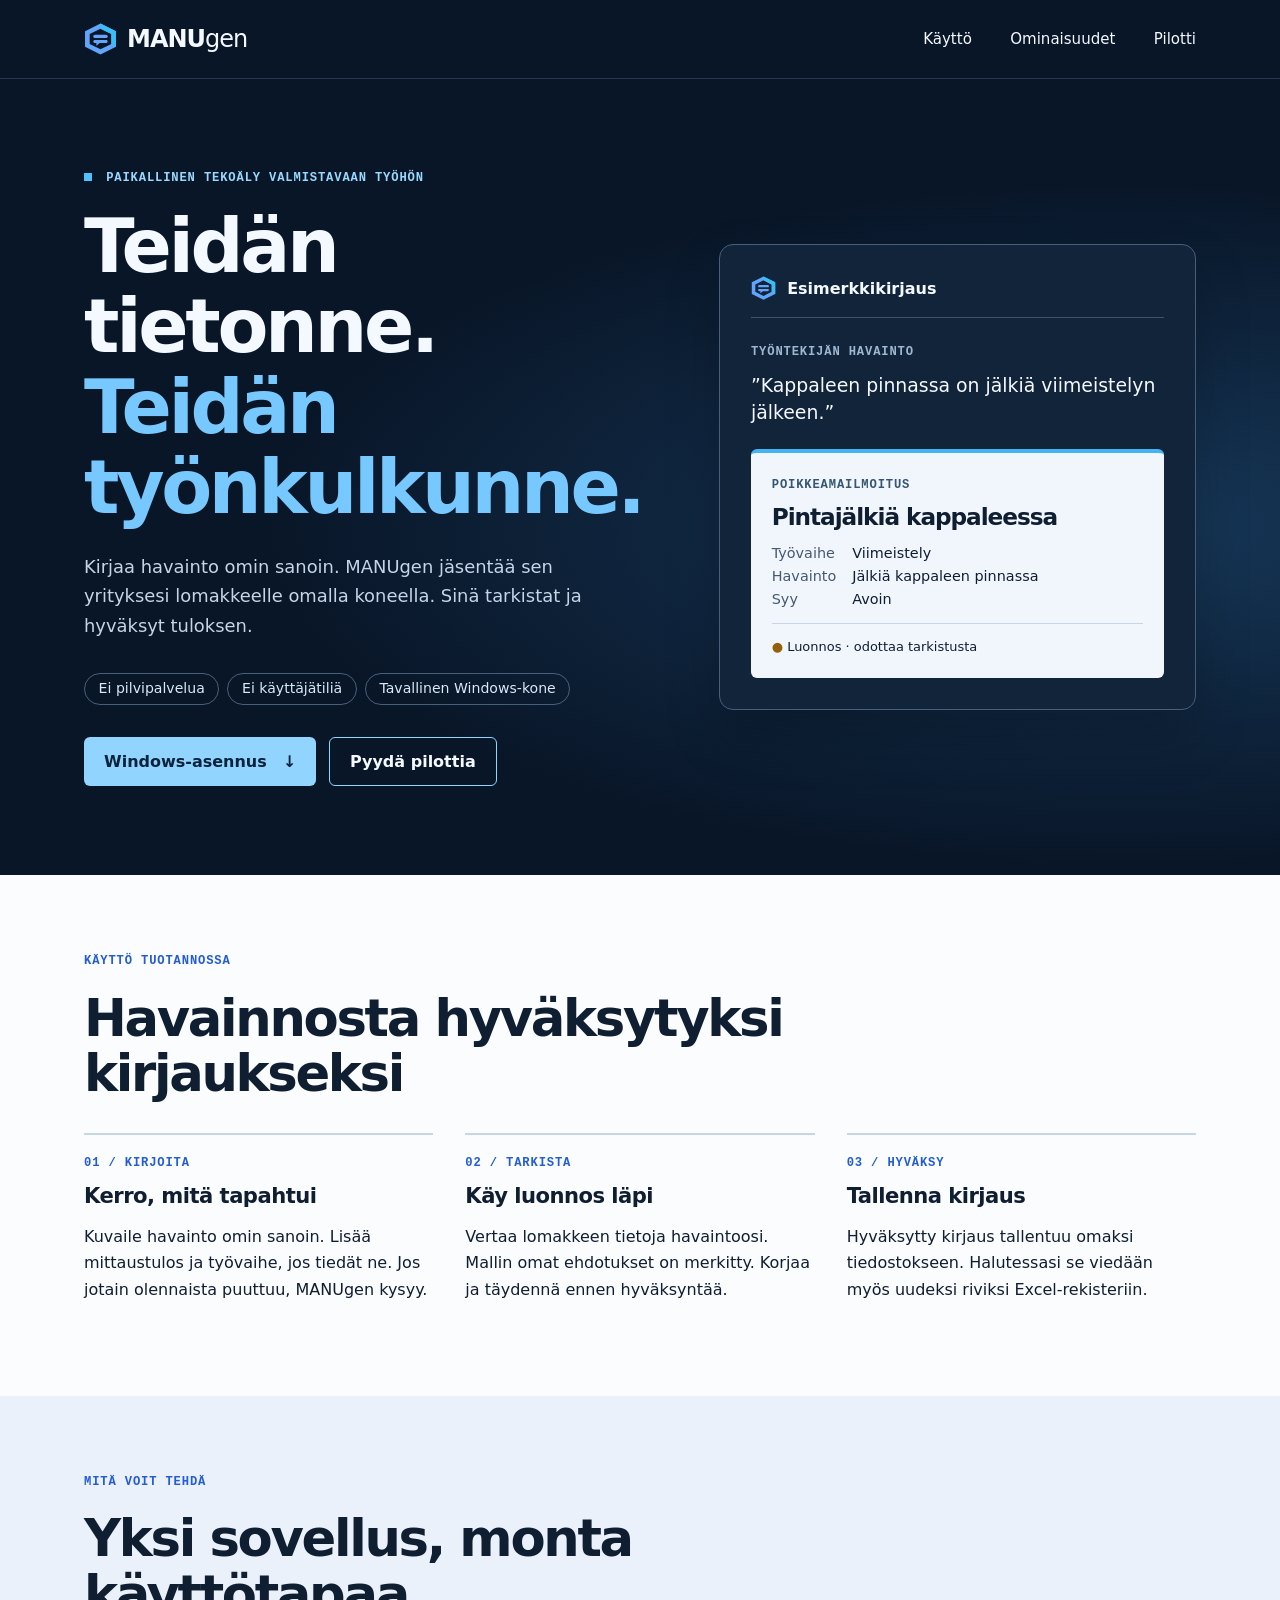
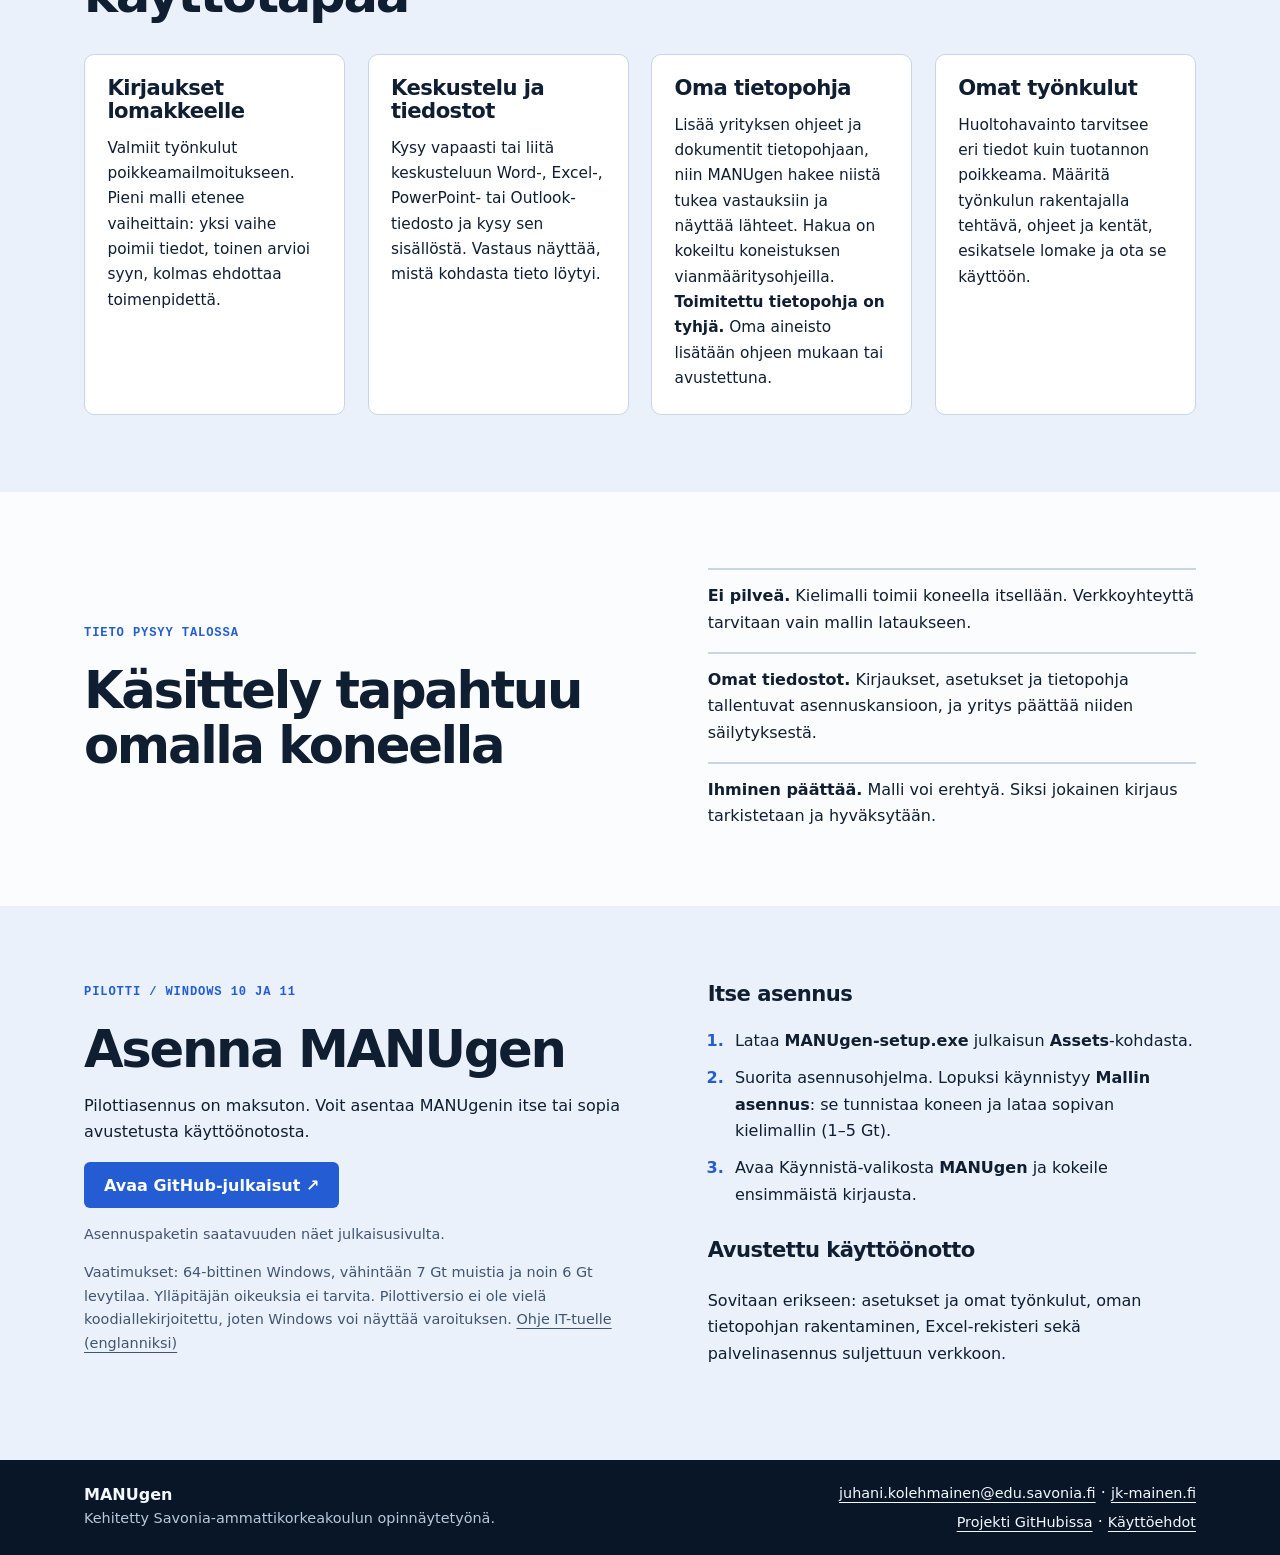
==== docs/index.html @ 53cc015d "updates to pages and presentation and some docs for release" ====
<!doctype html>
<html lang="fi">
<head>
<meta charset="utf-8"><meta name="viewport" content="width=device-width,initial-scale=1">
<title>MANUgen · Paikallinen tekoäly valmistavaan työhön</title>
<meta name="description" content="Kirjaa tuotannon havainto omin sanoin. MANUgen tekee siitä tarkistettavan luonnoksen yrityksen omalla koneella, ilman pilvipalvelua.">
<link rel="icon" href="assets/brand-symbol.svg"><link rel="stylesheet" href="style.css"><script src="release.js" defer></script>
</head>
<body><a class="skip" href="#sisalto">Siirry sisältöön</a>
<header><div class="wrap bar"><a class="wordmark" href="#sisalto"><img src="assets/brand-symbol-dark.svg" alt="">MANU<span>gen</span></a><nav aria-label="Päävalikko"><a href="#kaytto">Käyttö</a><a href="#ominaisuudet">Ominaisuudet</a><a href="#pilotti">Pilotti</a></nav></div></header>
<main id="sisalto"><div class="hero"><div class="wrap intro"><div>
<p class="label"><i></i> Paikallinen tekoäly valmistavaan työhön</p>
<h1>Teidän tietonne.<br><em>Teidän<br>työnkulkunne.</em></h1>
<p class="lead">Kirjaa havainto omin sanoin. MANUgen jäsentää sen yrityksesi lomakkeelle omalla koneella. Sinä tarkistat ja hyväksyt tuloksen.</p>
<ul class="chips" aria-label="Pääpiirteet"><li>Ei pilvipalvelua</li><li>Ei käyttäjätiliä</li><li>Tavallinen Windows-kone</li></ul>
<div class="actions"><a class="button" href="#asennus">Windows-asennus <span aria-hidden="true">↓</span></a><a class="button ghost" href="mailto:juhani.kolehmainen@edu.savonia.fi?subject=MANUgen-pilotti">Pyydä pilottia</a></div></div>
<figure class="sample"><figcaption><img src="assets/brand-symbol-dark.svg" alt=""> Esimerkkikirjaus</figcaption>
<div class="input"><small>TYÖNTEKIJÄN HAVAINTO</small><blockquote>”Kappaleen pinnassa on jälkiä viimeistelyn jälkeen.”</blockquote></div>
<div class="sheet"><small>POIKKEAMAILMOITUS</small><h2>Pintajälkiä kappaleessa</h2><dl><dt>Työvaihe</dt><dd>Viimeistely</dd><dt>Havainto</dt><dd>Jälkiä kappaleen pinnassa</dd><dt>Syy</dt><dd>Avoin</dd></dl><p class="status"><b aria-hidden="true">●</b> Luonnos · odottaa tarkistusta</p></div></figure></div></div>

<section class="wrap section" id="kaytto"><p class="label">Käyttö tuotannossa</p><h2>Havainnosta hyväksytyksi kirjaukseksi</h2>
<div class="steps"><article><span>01 / Kirjoita</span><h3>Kerro, mitä tapahtui</h3><p>Kuvaile havainto omin sanoin. Lisää mittaustulos ja työvaihe, jos tiedät ne. Jos jotain olennaista puuttuu, MANUgen kysyy.</p></article>
<article><span>02 / Tarkista</span><h3>Käy luonnos läpi</h3><p>Vertaa lomakkeen tietoja havaintoosi. Mallin omat ehdotukset on merkitty. Korjaa ja täydennä ennen hyväksyntää.</p></article>
<article><span>03 / Hyväksy</span><h3>Tallenna kirjaus</h3><p>Hyväksytty kirjaus tallentuu omaksi tiedostokseen. Halutessasi se viedään myös uudeksi riviksi Excel-rekisteriin.</p></article></div>
<!-- usage-video: add the recording here, for example:
<video class="demo" src="assets/kirjaus-fi.mp4" poster="assets/kirjaus-fi.jpg" controls muted loop playsinline preload="none" aria-label="Poikkeaman kirjaaminen MANUgenilla"></video>
-->
</section>

<section class="band" id="ominaisuudet"><div class="wrap"><p class="label">Mitä voit tehdä</p><h2>Yksi sovellus, monta käyttötapaa</h2>
<div class="cards">
<article><h3>Kirjaukset lomakkeelle</h3><p>Valmiit työnkulut poikkeamailmoitukseen. Pieni malli etenee vaiheittain: yksi vaihe poimii tiedot, toinen arvioi syyn, kolmas ehdottaa toimenpidettä.</p></article>
<article><h3>Keskustelu ja tiedostot</h3><p>Kysy vapaasti tai liitä keskusteluun Word-, Excel-, PowerPoint- tai Outlook-tiedosto ja kysy sen sisällöstä. Vastaus näyttää, mistä kohdasta tieto löytyi.</p></article>
<article><h3>Oma tietopohja</h3><p>Lisää yrityksen ohjeet ja dokumentit tietopohjaan, niin MANUgen hakee niistä tukea vastauksiin ja näyttää lähteet. Hakua on kokeiltu koneistuksen vianmääritysohjeilla. <strong>Toimitettu tietopohja on tyhjä.</strong> Oma aineisto lisätään ohjeen mukaan tai avustettuna.</p></article>
<article><h3>Omat työnkulut</h3><p>Huoltohavainto tarvitsee eri tiedot kuin tuotannon poikkeama. Määritä työnkulun rakentajalla tehtävä, ohjeet ja kentät, esikatsele lomake ja ota se käyttöön.</p></article>
</div></div></section>

<section class="wrap section split" id="tieto"><div><p class="label">Tieto pysyy talossa</p><h2>Käsittely tapahtuu omalla koneella</h2></div>
<ul class="facts"><li><strong>Ei pilveä.</strong> Kielimalli toimii koneella itsellään. Verkkoyhteyttä tarvitaan vain mallin lataukseen.</li><li><strong>Omat tiedostot.</strong> Kirjaukset, asetukset ja tietopohja tallentuvat asennuskansioon, ja yritys päättää niiden säilytyksestä.</li><li><strong>Ihminen päättää.</strong> Malli voi erehtyä. Siksi jokainen kirjaus tarkistetaan ja hyväksytään.</li></ul></section>

<section class="band" id="pilotti"><div class="wrap split install"><div id="asennus"><p class="label">Pilotti / Windows 10 ja 11</p><h2>Asenna MANUgen</h2><p>Pilottiasennus on maksuton. Voit asentaa MANUgenin itse tai sopia avustetusta käyttöönotosta.</p>
<a class="button" id="release" href="https://github.com/juhanikol/manugen/releases">Avaa GitHub-julkaisut ↗</a><p id="availability" role="status">Asennuspaketin saatavuuden näet julkaisusivulta.</p>
<p class="small">Vaatimukset: 64-bittinen Windows, vähintään 7 Gt muistia ja noin 6 Gt levytilaa. Ylläpitäjän oikeuksia ei tarvita. Pilottiversio ei ole vielä koodiallekirjoitettu, joten Windows voi näyttää varoituksen. <a href="https://github.com/juhanikol/manugen/blob/main/IT-GUIDE.md">Ohje IT-tuelle (englanniksi)</a></p></div>
<div><h3>Itse asennus</h3><ol><li>Lataa <strong>MANUgen-setup.exe</strong> julkaisun <strong>Assets</strong>-kohdasta.</li><li>Suorita asennusohjelma. Lopuksi käynnistyy <strong>Mallin asennus</strong>: se tunnistaa koneen ja lataa sopivan kielimallin (1–5 Gt).</li><li>Avaa Käynnistä-valikosta <strong>MANUgen</strong> ja kokeile ensimmäistä kirjausta.</li></ol>
<!-- setup-video: add the recording here, for example:
<video class="demo" src="assets/asennus-fi.mp4" poster="assets/asennus-fi.jpg" controls muted playsinline preload="none" aria-label="MANUgenin asennus"></video>
-->
<h3>Avustettu käyttöönotto</h3><p>Sovitaan erikseen: asetukset ja omat työnkulut, oman tietopohjan rakentaminen, Excel-rekisteri sekä palvelinasennus suljettuun verkkoon.</p></div></div></section></main>
<footer><div class="wrap bar"><div><strong>MANUgen</strong><p class="small">Kehitetty Savonia-ammattikorkeakoulun opinnäytetyönä.</p></div><address><a href="mailto:juhani.kolehmainen@edu.savonia.fi">juhani.kolehmainen@edu.savonia.fi</a> · <a href="https://jk-mainen.fi/">jk-mainen.fi</a><br><a href="https://github.com/juhanikol/manugen">Projekti GitHubissa</a> · <a href="https://github.com/juhanikol/manugen/blob/main/LICENSE">Käyttöehdot</a></address></div></footer></body></html>
---- docs/style.css ----
:root{color-scheme:light;--ink:#101e32;--navy:#091628;--blue:#245cd3;--line:#c8d5e4;font-family:"Segoe UI",system-ui,sans-serif;color:var(--ink);background:#fbfcfe}
*{box-sizing:border-box}body,figure,blockquote,dl,dd{margin:0}a{color:inherit;text-underline-offset:4px}a:focus-visible,summary:focus-visible{outline:3px solid #e08b16;outline-offset:4px}.skip{position:absolute;left:1rem;top:-6rem;padding:.8rem;background:white;z-index:2}.skip:focus{top:1rem}.wrap{max-width:1240px;margin:auto;padding-inline:clamp(20px,5vw,80px)}header,.hero,footer{background:var(--navy);color:#f4f8ff}.bar{display:flex;align-items:center;justify-content:space-between;gap:1rem;min-height:78px}.wordmark{display:inline-flex;align-items:center;font-size:24px;font-weight:750;text-decoration:none;letter-spacing:-1px}.wordmark span{font-weight:400}.wordmark img{width:33px;margin-right:10px}nav{display:flex;gap:clamp(.7rem,3vw,2.6rem)}nav a{font-size:.94rem;text-decoration:none}nav a:hover,footer a:hover{text-decoration:underline}.hero{border-top:1px solid #263751;background-image:radial-gradient(ellipse at 88% 56%,#163758 0,transparent 54%)}.intro,.split{display:grid;grid-template-columns:1.12fr 1fr;align-items:center;gap:clamp(2rem,6vw,6rem)}.intro{padding-block:clamp(3.5rem,7vw,7rem)}.label,small,.steps article>span{font:650 .76rem/1.6 ui-monospace,Consolas,monospace;letter-spacing:.07em;text-transform:uppercase}.label{color:var(--blue);margin:0 0 1.2rem}.hero .label{color:#99d8ff}i{display:inline-block;width:8px;height:8px;background:#52c1fa;margin-right:6px}h1,h2,h3{margin:0;line-height:1.08;letter-spacing:-.045em}h1{font-size:clamp(3rem,5.8vw,5.2rem)}h1 em{color:#77c8ff;font-style:normal}p,li{line-height:1.65}.lead{font-size:1.12rem;color:#c5d5e7;max-width:48ch;margin:1.5rem 0 2rem}.button{display:inline-flex;align-items:center;gap:1rem;padding:.86rem 1.25rem;background:var(--blue);color:white;border-radius:6px;font-weight:650;text-decoration:none}.hero .button{background:#91d5ff;color:#0b233d}.button:hover{filter:brightness(.92)}.sample{border:1px solid #47607a;border-radius:14px;background:#12243a;padding:clamp(1rem,2.4vw,2rem);box-shadow:0 26px 55px #0003}.sample figcaption{display:flex;gap:.7rem;align-items:center;border-bottom:1px solid #405168;padding-bottom:1rem;font-weight:650}.sample img{width:25px}.input{padding:1.4rem 0}.input small{color:#9eb8d1}blockquote{font-size:1.18rem;line-height:1.45;margin-top:.55rem}.sheet{background:#f1f6fd;color:var(--ink);padding:1.3rem;border-radius:6px;border-top:4px solid #43b3f4}.sheet small{color:#365571}.sheet h2{font-size:1.45rem;margin:.5rem 0 1rem}dl{display:grid;grid-template-columns:auto 1fr;gap:.45rem 1rem;font-size:.9rem}dt{color:#465970}.status{font-size:.81rem;margin:1rem 0 0;padding-top:.75rem;border-top:1px solid var(--line)}.status b{color:#946009}.section,.band{padding-block:clamp(3rem,6vw,6rem)}h2{font-size:clamp(2rem,4vw,3.3rem);max-width:24ch}h3{font-size:1.32rem;letter-spacing:-.025em}.steps{display:grid;grid-template-columns:repeat(3,1fr);gap:2rem;margin-top:2rem}.steps article{border-top:2px solid var(--line);padding-top:1rem}.steps article>span{color:var(--blue)}.steps h3{margin-top:.7rem}.section p,.band p{max-width:60ch}.band{background:#eaf1fa}.details{background:white;border:1px solid var(--line);padding:1.5rem;border-radius:10px}.details h3{margin-bottom:1rem}details{border-top:1px solid var(--line)}summary{cursor:pointer;font-weight:650;padding:.9rem 0}details p{margin:0 0 1rem}.install{align-items:start}.install li{padding:.35rem 0 .35rem .35rem}.install li::marker{font-weight:700;color:var(--blue)}ol{padding-left:1.35rem}#availability{font-size:.9rem;color:#405571}footer a{font-size:.9rem}img{max-width:100%}
.chips{display:flex;flex-wrap:wrap;gap:.5rem;list-style:none;padding:0;margin:0 0 2rem}.chips li{border:1px solid #47607a;border-radius:100px;padding:.3rem .85rem;font-size:.88rem;color:#dbe8f6;line-height:1.5}.actions{display:flex;flex-wrap:wrap;gap:.8rem}.hero .button.ghost{background:transparent;color:#f4f8ff;border:1px solid #91d5ff}.cards{display:grid;grid-template-columns:repeat(4,1fr);gap:1.4rem;margin-top:2rem}.cards article{background:white;border:1px solid var(--line);border-radius:10px;padding:1.4rem}.cards p{margin:.8rem 0 0;font-size:.96rem}.facts{list-style:none;padding:0;margin:0;display:grid;gap:1rem}.facts li{border-top:2px solid var(--line);padding-top:.8rem}.small{font-size:.9rem;color:#405571}footer .small{color:#b7c8dc;margin:.2rem 0 0}address{font-style:normal;text-align:right;line-height:1.8}footer .bar{padding-block:1.2rem}.demo{display:block;width:100%;max-width:960px;margin-top:2rem;border-radius:10px;border:1px solid var(--line);background:#091628}.install h3+p,.install ol+h3{margin-top:1.6rem}
@media(max-width:1000px){.cards{grid-template-columns:repeat(2,1fr)}}
@media(max-width:760px){.intro,.split,.steps,.cards{grid-template-columns:1fr}address{text-align:left}footer .bar{flex-direction:column;align-items:flex-start}.steps{gap:1rem}.bar{min-height:64px}.intro{gap:2rem}.sample{max-width:540px}.steps p{margin-bottom:0}}
@media(max-width:400px){header .bar{flex-wrap:wrap;padding-block:.85rem}footer .bar{flex-wrap:wrap;padding-block:1rem}}
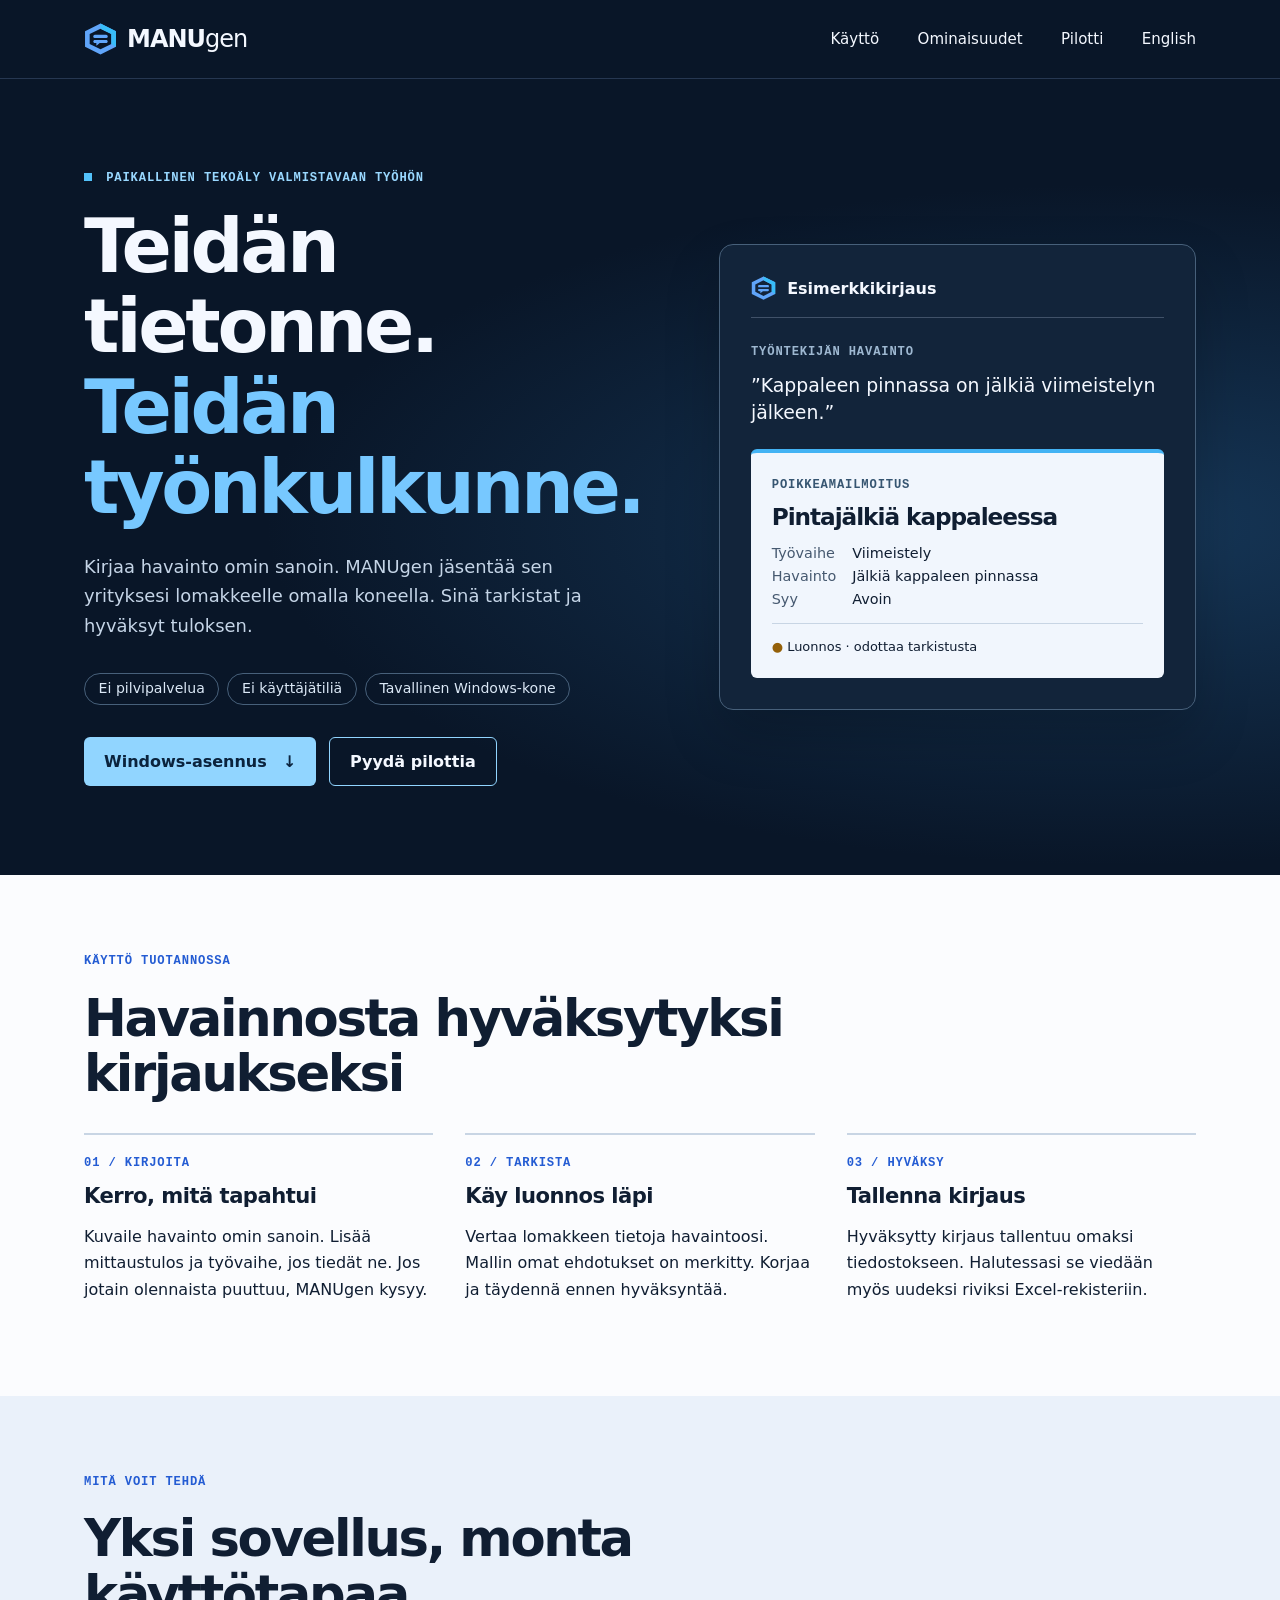
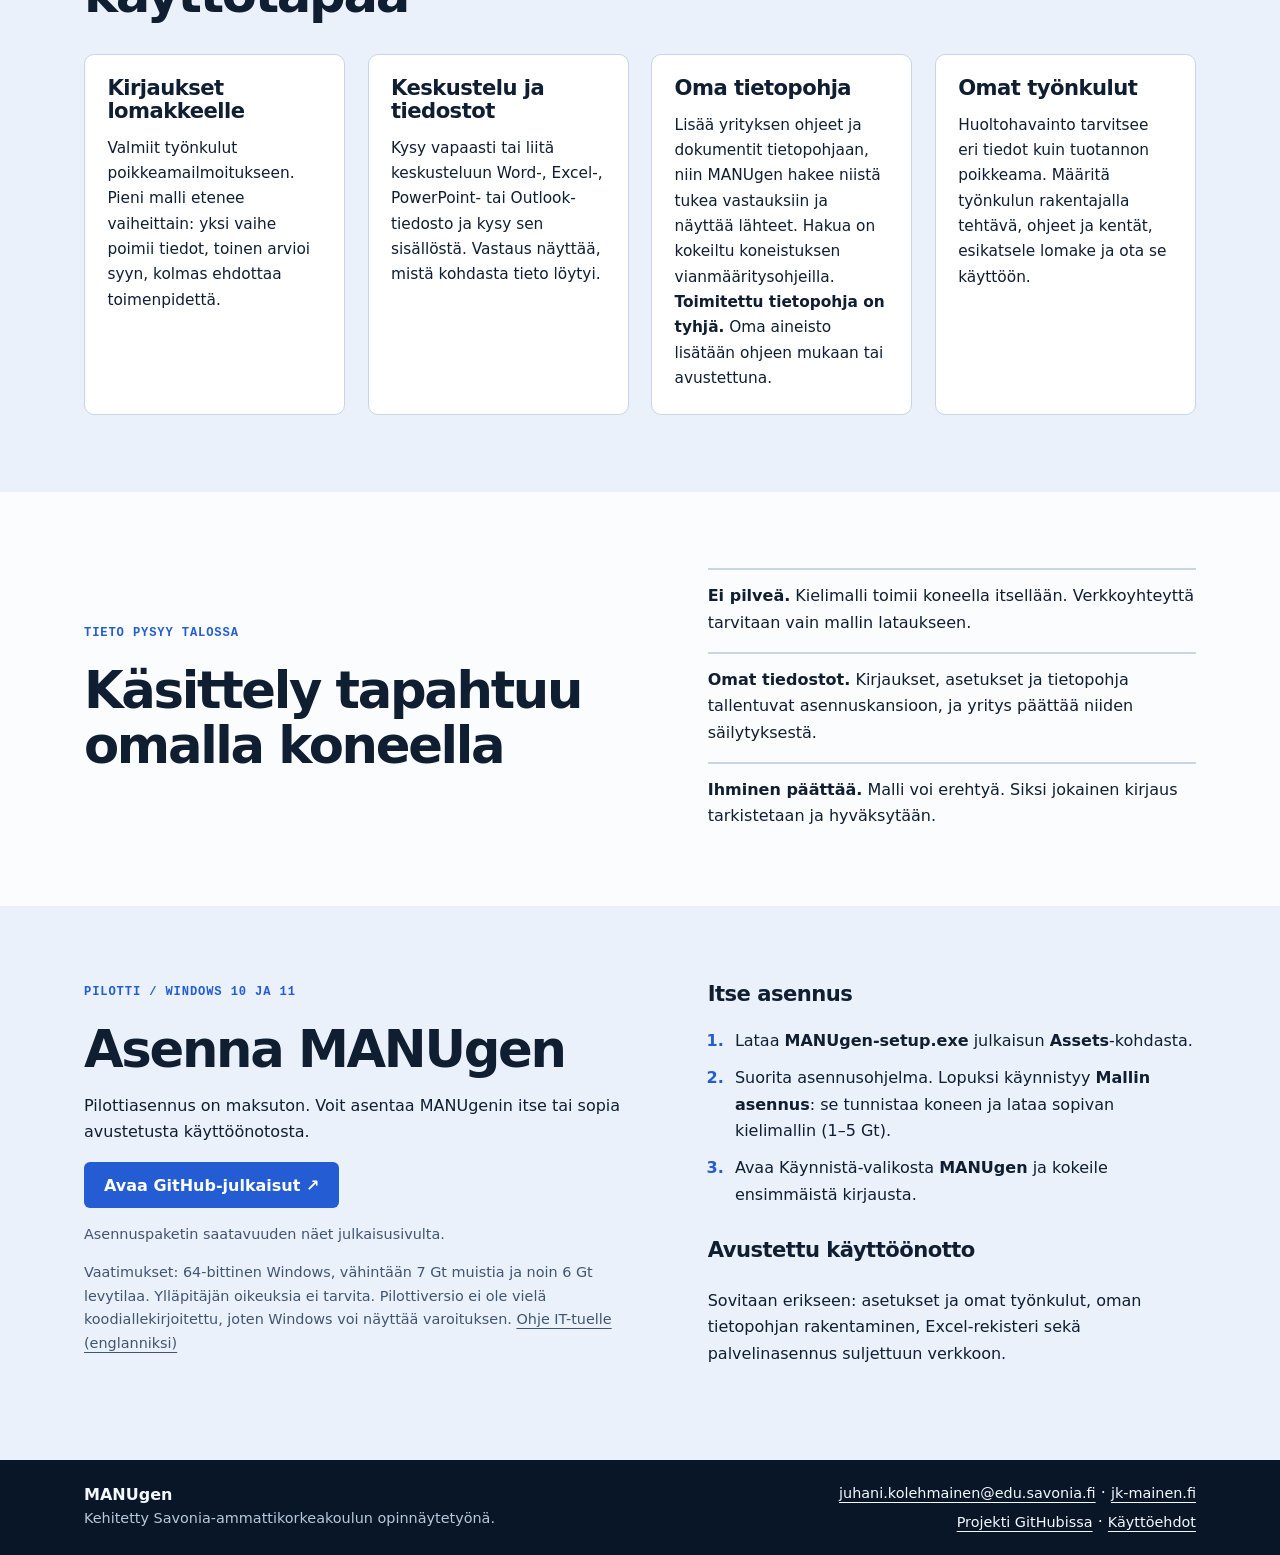
==== commit 9ec80f02: "committed english pages aswell" ====
--- a/docs/index.html
+++ b/docs/index.html
@@ -4,10 +4,11 @@
 <meta charset="utf-8"><meta name="viewport" content="width=device-width,initial-scale=1">
 <title>MANUgen · Paikallinen tekoäly valmistavaan työhön</title>
 <meta name="description" content="Kirjaa tuotannon havainto omin sanoin. MANUgen tekee siitä tarkistettavan luonnoksen yrityksen omalla koneella, ilman pilvipalvelua.">
+<link rel="alternate" hreflang="fi" href="https://juhanikol.github.io/manugen/"><link rel="alternate" hreflang="en" href="https://juhanikol.github.io/manugen/en/">
 <link rel="icon" href="assets/brand-symbol.svg"><link rel="stylesheet" href="style.css"><script src="release.js" defer></script>
 </head>
 <body><a class="skip" href="#sisalto">Siirry sisältöön</a>
-<header><div class="wrap bar"><a class="wordmark" href="#sisalto"><img src="assets/brand-symbol-dark.svg" alt="">MANU<span>gen</span></a><nav aria-label="Päävalikko"><a href="#kaytto">Käyttö</a><a href="#ominaisuudet">Ominaisuudet</a><a href="#pilotti">Pilotti</a></nav></div></header>
+<header><div class="wrap bar"><a class="wordmark" href="#sisalto"><img src="assets/brand-symbol-dark.svg" alt="">MANU<span>gen</span></a><nav aria-label="Päävalikko"><a href="#kaytto">Käyttö</a><a href="#ominaisuudet">Ominaisuudet</a><a href="#pilotti">Pilotti</a><a href="en/" hreflang="en" lang="en">English</a></nav></div></header>
 <main id="sisalto"><div class="hero"><div class="wrap intro"><div>
 <p class="label"><i></i> Paikallinen tekoäly valmistavaan työhön</p>
 <h1>Teidän tietonne.<br><em>Teidän<br>työnkulkunne.</em></h1>
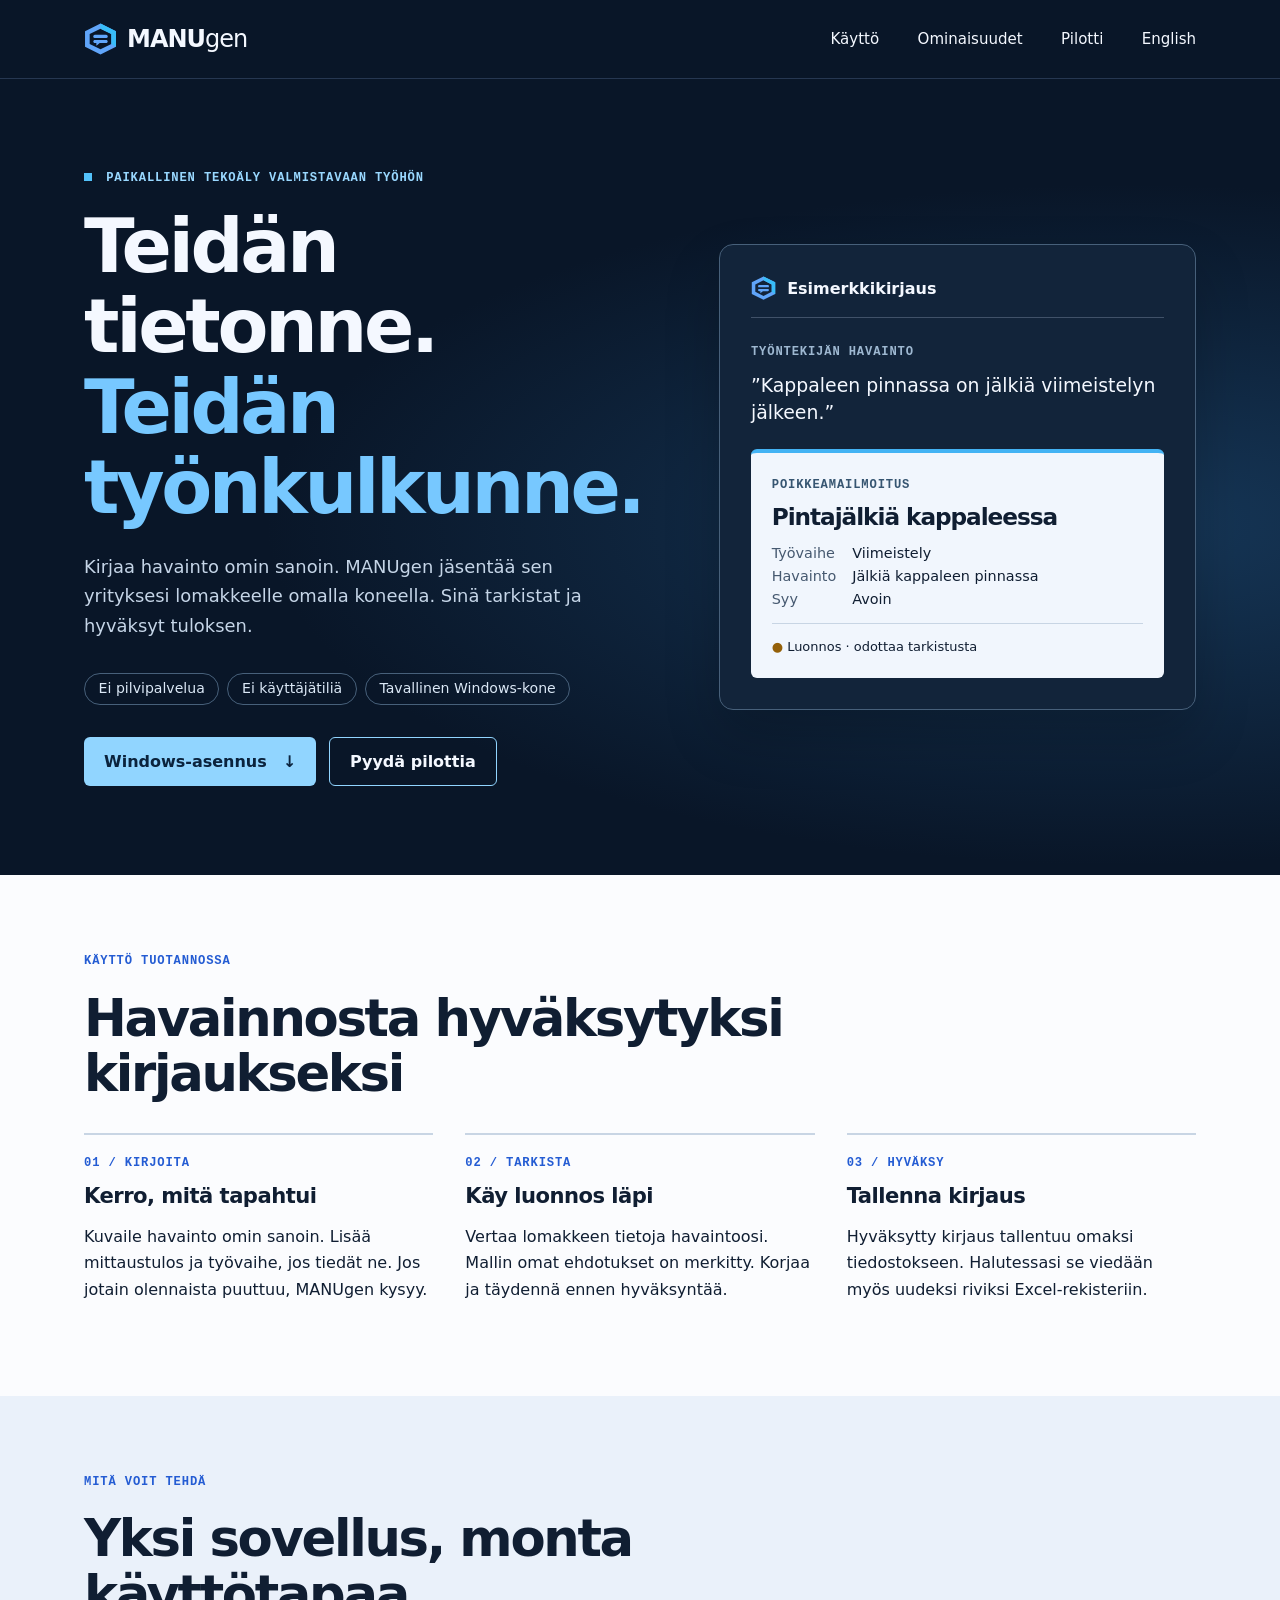
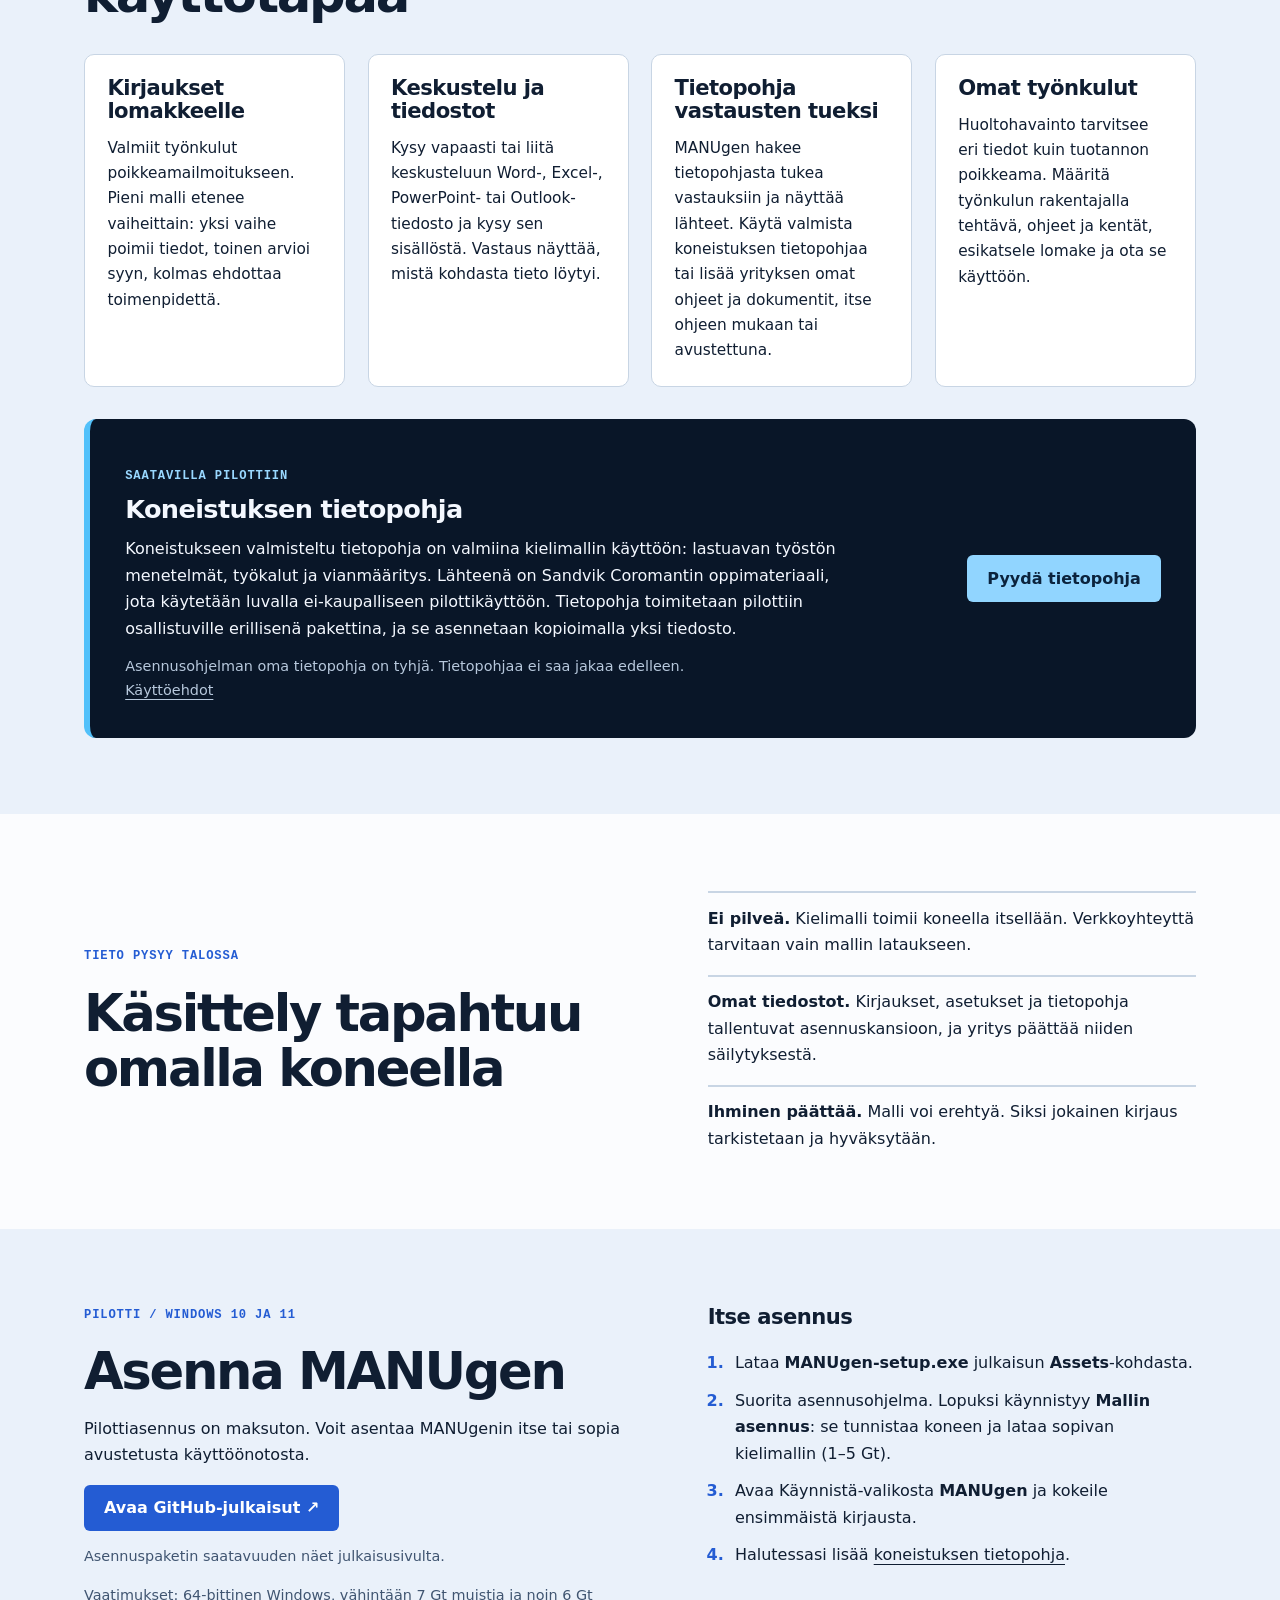
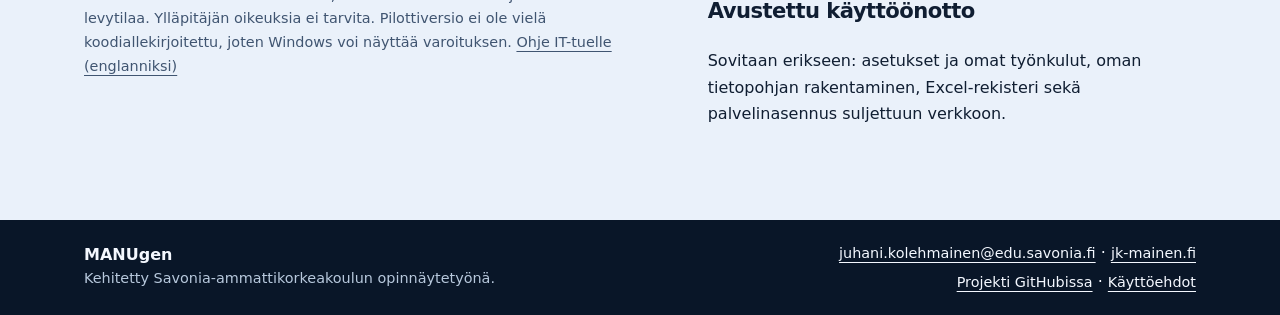
==== commit 889a319b: "manugen knowledge base information" ====
--- a/docs/index.html
+++ b/docs/index.html
@@ -32,9 +32,13 @@
 <div class="cards">
 <article><h3>Kirjaukset lomakkeelle</h3><p>Valmiit työnkulut poikkeamailmoitukseen. Pieni malli etenee vaiheittain: yksi vaihe poimii tiedot, toinen arvioi syyn, kolmas ehdottaa toimenpidettä.</p></article>
 <article><h3>Keskustelu ja tiedostot</h3><p>Kysy vapaasti tai liitä keskusteluun Word-, Excel-, PowerPoint- tai Outlook-tiedosto ja kysy sen sisällöstä. Vastaus näyttää, mistä kohdasta tieto löytyi.</p></article>
-<article><h3>Oma tietopohja</h3><p>Lisää yrityksen ohjeet ja dokumentit tietopohjaan, niin MANUgen hakee niistä tukea vastauksiin ja näyttää lähteet. Hakua on kokeiltu koneistuksen vianmääritysohjeilla. <strong>Toimitettu tietopohja on tyhjä.</strong> Oma aineisto lisätään ohjeen mukaan tai avustettuna.</p></article>
+<article><h3>Tietopohja vastausten tueksi</h3><p>MANUgen hakee tietopohjasta tukea vastauksiin ja näyttää lähteet. Käytä valmista koneistuksen tietopohjaa tai lisää yrityksen omat ohjeet ja dokumentit, itse ohjeen mukaan tai avustettuna.</p></article>
 <article><h3>Omat työnkulut</h3><p>Huoltohavainto tarvitsee eri tiedot kuin tuotannon poikkeama. Määritä työnkulun rakentajalla tehtävä, ohjeet ja kentät, esikatsele lomake ja ota se käyttöön.</p></article>
-</div></div></section>
+</div>
+<aside class="callout" id="tietopohja"><div><p class="label">Saatavilla pilottiin</p><h3>Koneistuksen tietopohja</h3><p>Koneistukseen valmisteltu tietopohja on valmiina kielimallin käyttöön: lastuavan työstön menetelmät, työkalut ja vianmääritys. Lähteenä on Sandvik Coromantin oppimateriaali, jota käytetään luvalla ei-kaupalliseen pilottikäyttöön. Tietopohja toimitetaan pilottiin osallistuville erillisenä pakettina, ja se asennetaan kopioimalla yksi tiedosto.</p>
+<p class="small">Asennusohjelman oma tietopohja on tyhjä. Tietopohjaa ei saa jakaa edelleen. <a href="https://github.com/juhanikol/manugen/blob/main/licenses/content/sandvik-coromant-NOTICE.txt">Käyttöehdot</a></p></div>
+<a class="button" href="mailto:juhani.kolehmainen@edu.savonia.fi?subject=MANUgen%20-%20koneistuksen%20tietopohja">Pyydä tietopohja</a></aside>
+</div></section>
 
 <section class="wrap section split" id="tieto"><div><p class="label">Tieto pysyy talossa</p><h2>Käsittely tapahtuu omalla koneella</h2></div>
 <ul class="facts"><li><strong>Ei pilveä.</strong> Kielimalli toimii koneella itsellään. Verkkoyhteyttä tarvitaan vain mallin lataukseen.</li><li><strong>Omat tiedostot.</strong> Kirjaukset, asetukset ja tietopohja tallentuvat asennuskansioon, ja yritys päättää niiden säilytyksestä.</li><li><strong>Ihminen päättää.</strong> Malli voi erehtyä. Siksi jokainen kirjaus tarkistetaan ja hyväksytään.</li></ul></section>
@@ -42,7 +46,7 @@
 <section class="band" id="pilotti"><div class="wrap split install"><div id="asennus"><p class="label">Pilotti / Windows 10 ja 11</p><h2>Asenna MANUgen</h2><p>Pilottiasennus on maksuton. Voit asentaa MANUgenin itse tai sopia avustetusta käyttöönotosta.</p>
 <a class="button" id="release" href="https://github.com/juhanikol/manugen/releases">Avaa GitHub-julkaisut ↗</a><p id="availability" role="status">Asennuspaketin saatavuuden näet julkaisusivulta.</p>
 <p class="small">Vaatimukset: 64-bittinen Windows, vähintään 7 Gt muistia ja noin 6 Gt levytilaa. Ylläpitäjän oikeuksia ei tarvita. Pilottiversio ei ole vielä koodiallekirjoitettu, joten Windows voi näyttää varoituksen. <a href="https://github.com/juhanikol/manugen/blob/main/IT-GUIDE.md">Ohje IT-tuelle (englanniksi)</a></p></div>
-<div><h3>Itse asennus</h3><ol><li>Lataa <strong>MANUgen-setup.exe</strong> julkaisun <strong>Assets</strong>-kohdasta.</li><li>Suorita asennusohjelma. Lopuksi käynnistyy <strong>Mallin asennus</strong>: se tunnistaa koneen ja lataa sopivan kielimallin (1–5 Gt).</li><li>Avaa Käynnistä-valikosta <strong>MANUgen</strong> ja kokeile ensimmäistä kirjausta.</li></ol>
+<div><h3>Itse asennus</h3><ol><li>Lataa <strong>MANUgen-setup.exe</strong> julkaisun <strong>Assets</strong>-kohdasta.</li><li>Suorita asennusohjelma. Lopuksi käynnistyy <strong>Mallin asennus</strong>: se tunnistaa koneen ja lataa sopivan kielimallin (1–5 Gt).</li><li>Avaa Käynnistä-valikosta <strong>MANUgen</strong> ja kokeile ensimmäistä kirjausta.</li><li>Halutessasi lisää <a href="#tietopohja">koneistuksen tietopohja</a>.</li></ol>
 <!-- setup-video: add the recording here, for example:
 <video class="demo" src="assets/asennus-fi.mp4" poster="assets/asennus-fi.jpg" controls muted playsinline preload="none" aria-label="MANUgenin asennus"></video>
 -->
--- a/docs/style.css
+++ b/docs/style.css
@@ -1,6 +1,6 @@
 :root{color-scheme:light;--ink:#101e32;--navy:#091628;--blue:#245cd3;--line:#c8d5e4;font-family:"Segoe UI",system-ui,sans-serif;color:var(--ink);background:#fbfcfe}
 *{box-sizing:border-box}body,figure,blockquote,dl,dd{margin:0}a{color:inherit;text-underline-offset:4px}a:focus-visible,summary:focus-visible{outline:3px solid #e08b16;outline-offset:4px}.skip{position:absolute;left:1rem;top:-6rem;padding:.8rem;background:white;z-index:2}.skip:focus{top:1rem}.wrap{max-width:1240px;margin:auto;padding-inline:clamp(20px,5vw,80px)}header,.hero,footer{background:var(--navy);color:#f4f8ff}.bar{display:flex;align-items:center;justify-content:space-between;gap:1rem;min-height:78px}.wordmark{display:inline-flex;align-items:center;font-size:24px;font-weight:750;text-decoration:none;letter-spacing:-1px}.wordmark span{font-weight:400}.wordmark img{width:33px;margin-right:10px}nav{display:flex;gap:clamp(.7rem,3vw,2.6rem)}nav a{font-size:.94rem;text-decoration:none}nav a:hover,footer a:hover{text-decoration:underline}.hero{border-top:1px solid #263751;background-image:radial-gradient(ellipse at 88% 56%,#163758 0,transparent 54%)}.intro,.split{display:grid;grid-template-columns:1.12fr 1fr;align-items:center;gap:clamp(2rem,6vw,6rem)}.intro{padding-block:clamp(3.5rem,7vw,7rem)}.label,small,.steps article>span{font:650 .76rem/1.6 ui-monospace,Consolas,monospace;letter-spacing:.07em;text-transform:uppercase}.label{color:var(--blue);margin:0 0 1.2rem}.hero .label{color:#99d8ff}i{display:inline-block;width:8px;height:8px;background:#52c1fa;margin-right:6px}h1,h2,h3{margin:0;line-height:1.08;letter-spacing:-.045em}h1{font-size:clamp(3rem,5.8vw,5.2rem)}h1 em{color:#77c8ff;font-style:normal}p,li{line-height:1.65}.lead{font-size:1.12rem;color:#c5d5e7;max-width:48ch;margin:1.5rem 0 2rem}.button{display:inline-flex;align-items:center;gap:1rem;padding:.86rem 1.25rem;background:var(--blue);color:white;border-radius:6px;font-weight:650;text-decoration:none}.hero .button{background:#91d5ff;color:#0b233d}.button:hover{filter:brightness(.92)}.sample{border:1px solid #47607a;border-radius:14px;background:#12243a;padding:clamp(1rem,2.4vw,2rem);box-shadow:0 26px 55px #0003}.sample figcaption{display:flex;gap:.7rem;align-items:center;border-bottom:1px solid #405168;padding-bottom:1rem;font-weight:650}.sample img{width:25px}.input{padding:1.4rem 0}.input small{color:#9eb8d1}blockquote{font-size:1.18rem;line-height:1.45;margin-top:.55rem}.sheet{background:#f1f6fd;color:var(--ink);padding:1.3rem;border-radius:6px;border-top:4px solid #43b3f4}.sheet small{color:#365571}.sheet h2{font-size:1.45rem;margin:.5rem 0 1rem}dl{display:grid;grid-template-columns:auto 1fr;gap:.45rem 1rem;font-size:.9rem}dt{color:#465970}.status{font-size:.81rem;margin:1rem 0 0;padding-top:.75rem;border-top:1px solid var(--line)}.status b{color:#946009}.section,.band{padding-block:clamp(3rem,6vw,6rem)}h2{font-size:clamp(2rem,4vw,3.3rem);max-width:24ch}h3{font-size:1.32rem;letter-spacing:-.025em}.steps{display:grid;grid-template-columns:repeat(3,1fr);gap:2rem;margin-top:2rem}.steps article{border-top:2px solid var(--line);padding-top:1rem}.steps article>span{color:var(--blue)}.steps h3{margin-top:.7rem}.section p,.band p{max-width:60ch}.band{background:#eaf1fa}.details{background:white;border:1px solid var(--line);padding:1.5rem;border-radius:10px}.details h3{margin-bottom:1rem}details{border-top:1px solid var(--line)}summary{cursor:pointer;font-weight:650;padding:.9rem 0}details p{margin:0 0 1rem}.install{align-items:start}.install li{padding:.35rem 0 .35rem .35rem}.install li::marker{font-weight:700;color:var(--blue)}ol{padding-left:1.35rem}#availability{font-size:.9rem;color:#405571}footer a{font-size:.9rem}img{max-width:100%}
-.chips{display:flex;flex-wrap:wrap;gap:.5rem;list-style:none;padding:0;margin:0 0 2rem}.chips li{border:1px solid #47607a;border-radius:100px;padding:.3rem .85rem;font-size:.88rem;color:#dbe8f6;line-height:1.5}.actions{display:flex;flex-wrap:wrap;gap:.8rem}.hero .button.ghost{background:transparent;color:#f4f8ff;border:1px solid #91d5ff}.cards{display:grid;grid-template-columns:repeat(4,1fr);gap:1.4rem;margin-top:2rem}.cards article{background:white;border:1px solid var(--line);border-radius:10px;padding:1.4rem}.cards p{margin:.8rem 0 0;font-size:.96rem}.facts{list-style:none;padding:0;margin:0;display:grid;gap:1rem}.facts li{border-top:2px solid var(--line);padding-top:.8rem}.small{font-size:.9rem;color:#405571}footer .small{color:#b7c8dc;margin:.2rem 0 0}address{font-style:normal;text-align:right;line-height:1.8}footer .bar{padding-block:1.2rem}.demo{display:block;width:100%;max-width:960px;margin-top:2rem;border-radius:10px;border:1px solid var(--line);background:#091628}.install h3+p,.install ol+h3{margin-top:1.6rem}
+.chips{display:flex;flex-wrap:wrap;gap:.5rem;list-style:none;padding:0;margin:0 0 2rem}.chips li{border:1px solid #47607a;border-radius:100px;padding:.3rem .85rem;font-size:.88rem;color:#dbe8f6;line-height:1.5}.actions{display:flex;flex-wrap:wrap;gap:.8rem}.hero .button.ghost{background:transparent;color:#f4f8ff;border:1px solid #91d5ff}.cards{display:grid;grid-template-columns:repeat(4,1fr);gap:1.4rem;margin-top:2rem}.cards article{background:white;border:1px solid var(--line);border-radius:10px;padding:1.4rem}.cards p{margin:.8rem 0 0;font-size:.96rem}.facts{list-style:none;padding:0;margin:0;display:grid;gap:1rem}.facts li{border-top:2px solid var(--line);padding-top:.8rem}.small{font-size:.9rem;color:#405571}footer .small{color:#b7c8dc;margin:.2rem 0 0}address{font-style:normal;text-align:right;line-height:1.8}footer .bar{padding-block:1.2rem}.demo{display:block;width:100%;max-width:960px;margin-top:2rem;border-radius:10px;border:1px solid var(--line);background:#091628}.install h3+p,.install ol+h3{margin-top:1.6rem}.callout{display:flex;align-items:center;justify-content:space-between;gap:2rem;margin-top:2rem;background:var(--navy);color:#f4f8ff;border-radius:12px;padding:clamp(1.4rem,3vw,2.2rem);border-left:6px solid #52c1fa}.callout .label{color:#99d8ff;margin-bottom:.6rem}.callout h3{font-size:1.6rem}.callout p{margin:.8rem 0 0;max-width:70ch}.callout .small{color:#b7c8dc}.callout .button{background:#91d5ff;color:#0b233d;flex:none}
 @media(max-width:1000px){.cards{grid-template-columns:repeat(2,1fr)}}
-@media(max-width:760px){.intro,.split,.steps,.cards{grid-template-columns:1fr}address{text-align:left}footer .bar{flex-direction:column;align-items:flex-start}.steps{gap:1rem}.bar{min-height:64px}.intro{gap:2rem}.sample{max-width:540px}.steps p{margin-bottom:0}}
+@media(max-width:760px){.intro,.split,.steps,.cards{grid-template-columns:1fr}address{text-align:left}.callout{flex-direction:column;align-items:flex-start}footer .bar{flex-direction:column;align-items:flex-start}.steps{gap:1rem}.bar{min-height:64px}.intro{gap:2rem}.sample{max-width:540px}.steps p{margin-bottom:0}}
 @media(max-width:400px){header .bar{flex-wrap:wrap;padding-block:.85rem}footer .bar{flex-wrap:wrap;padding-block:1rem}}
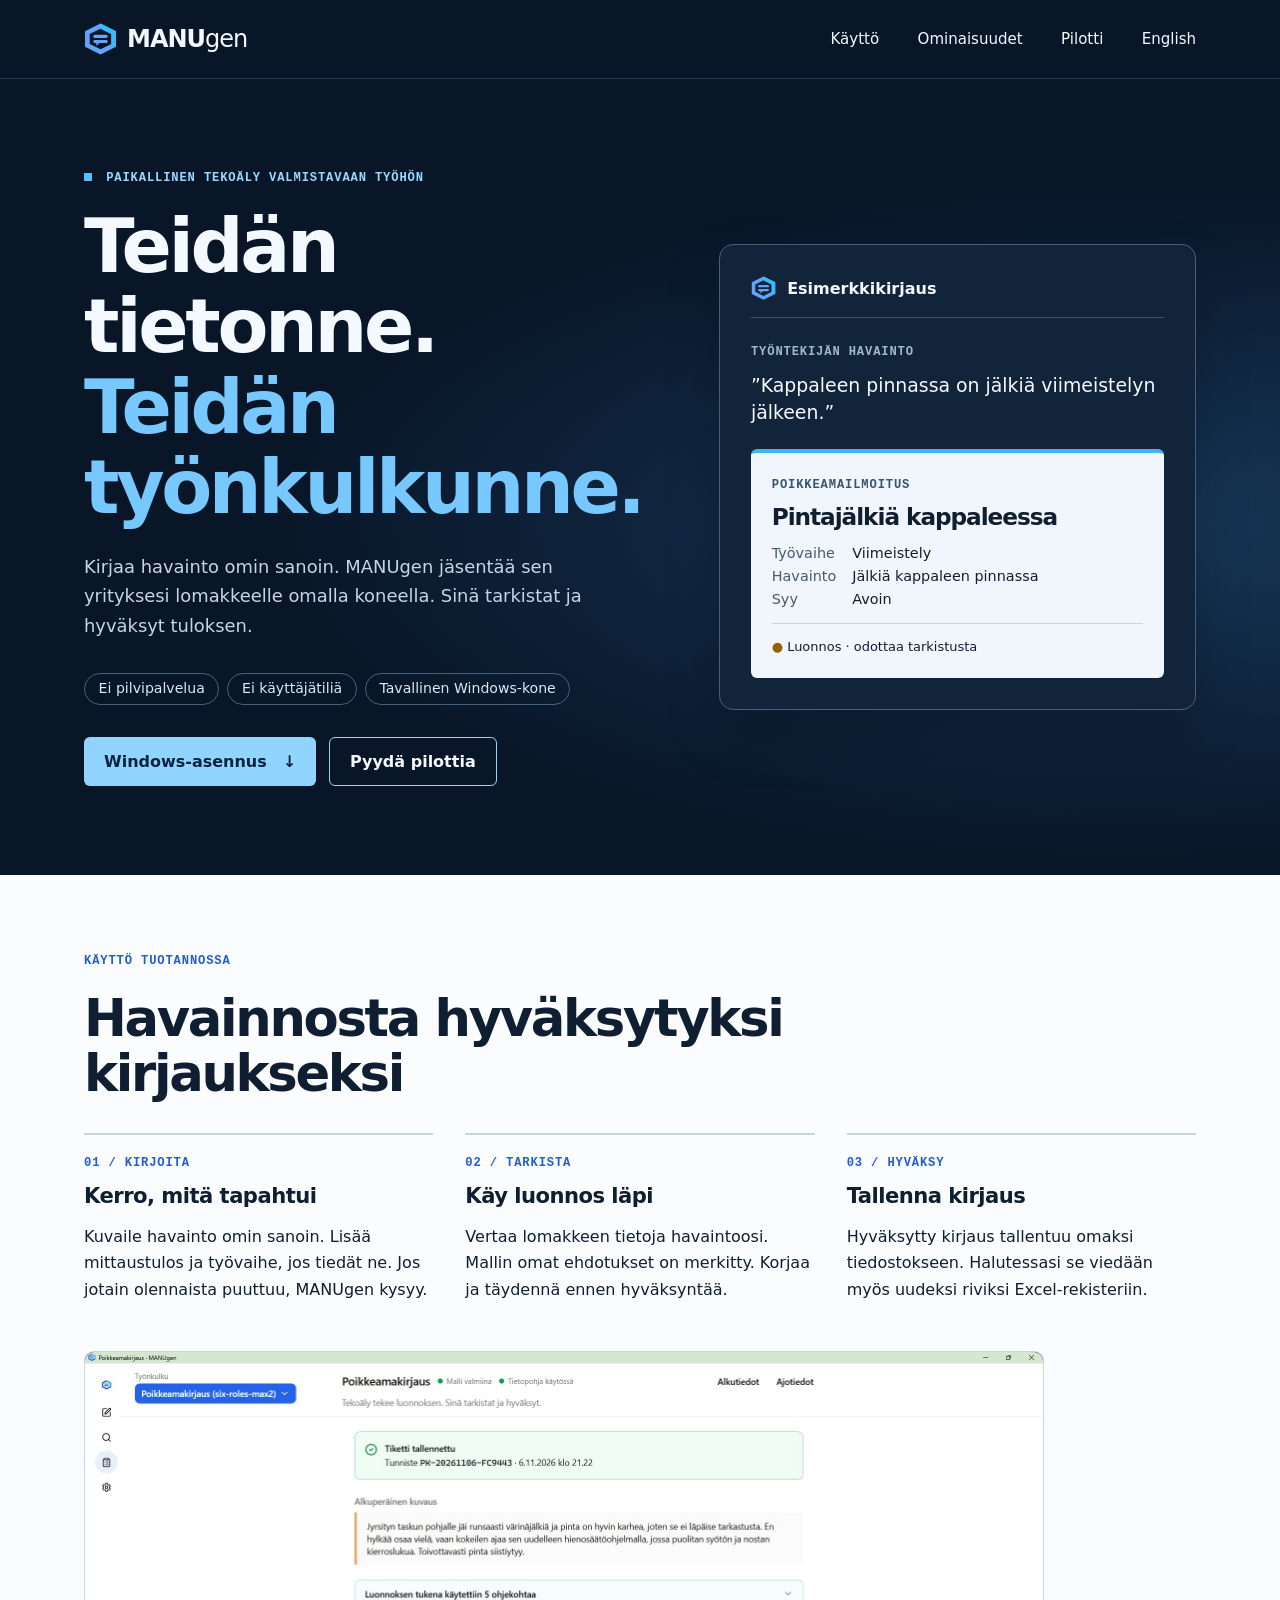
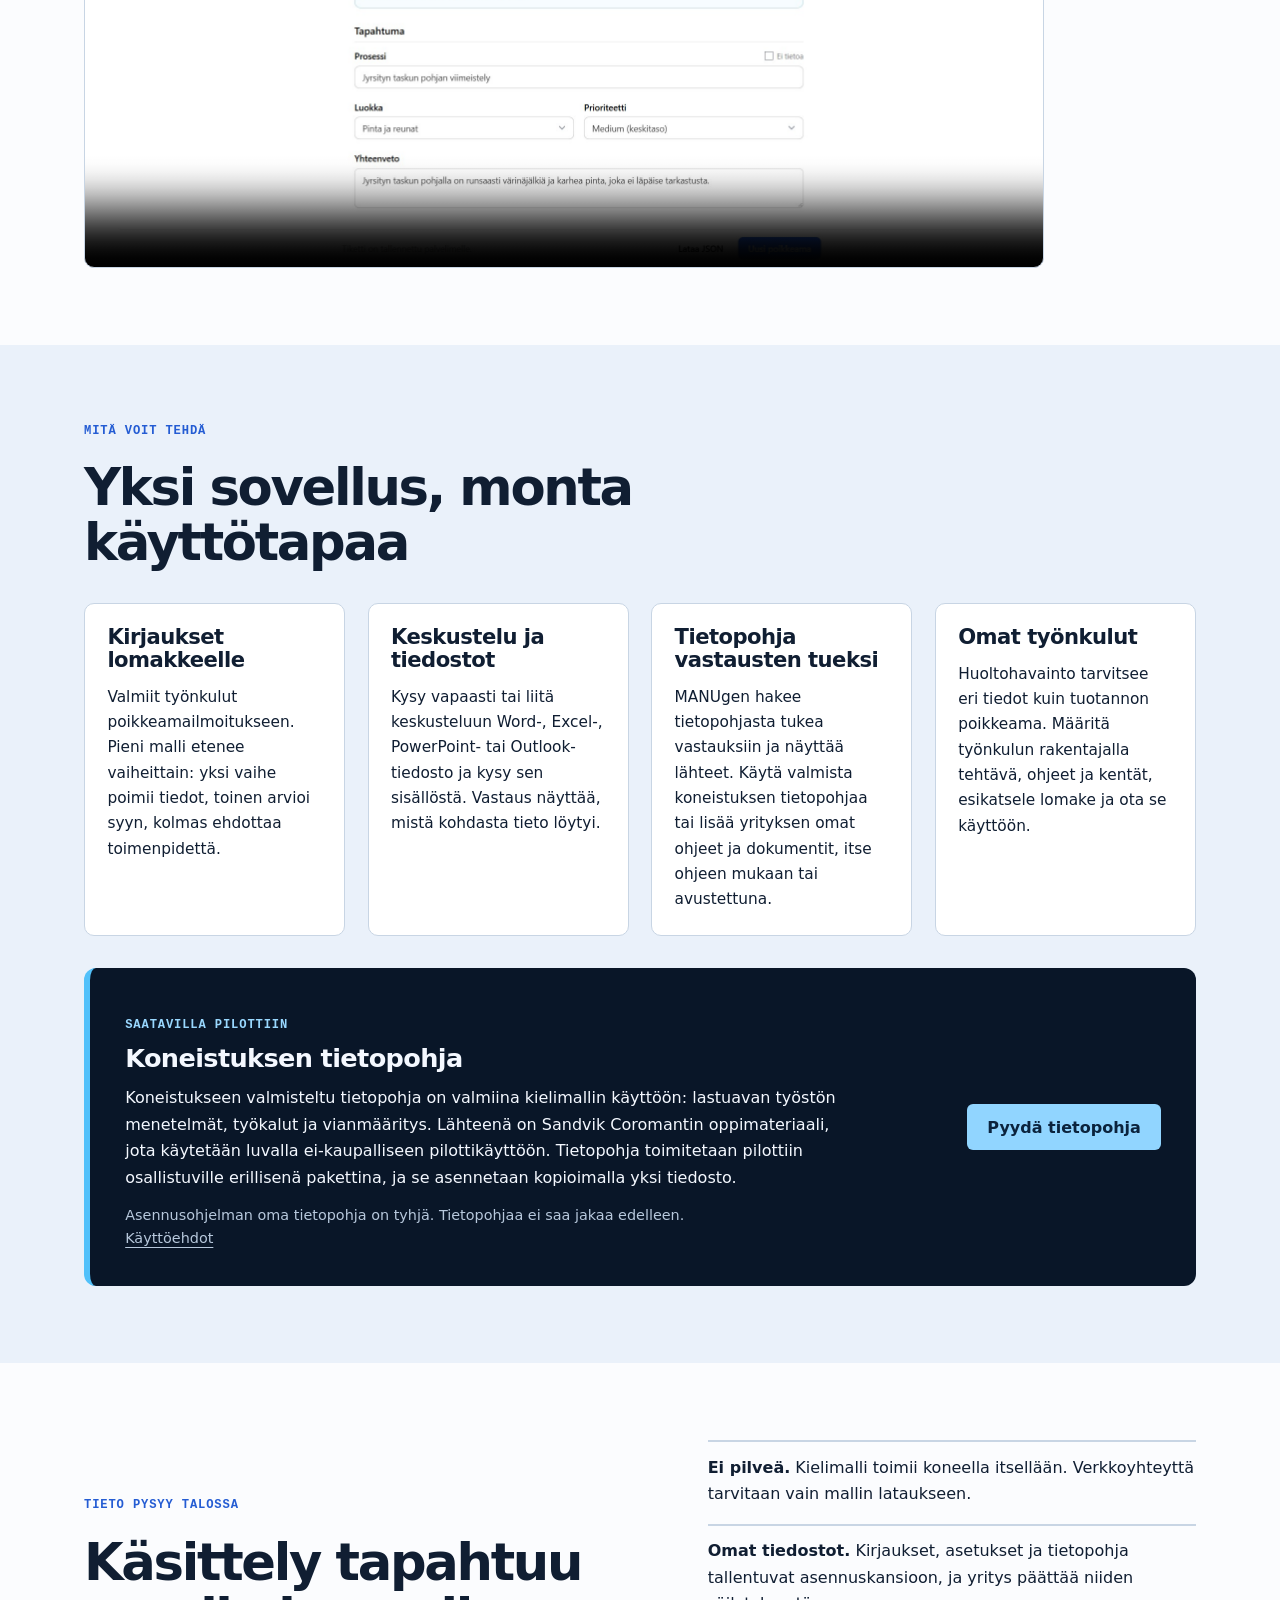
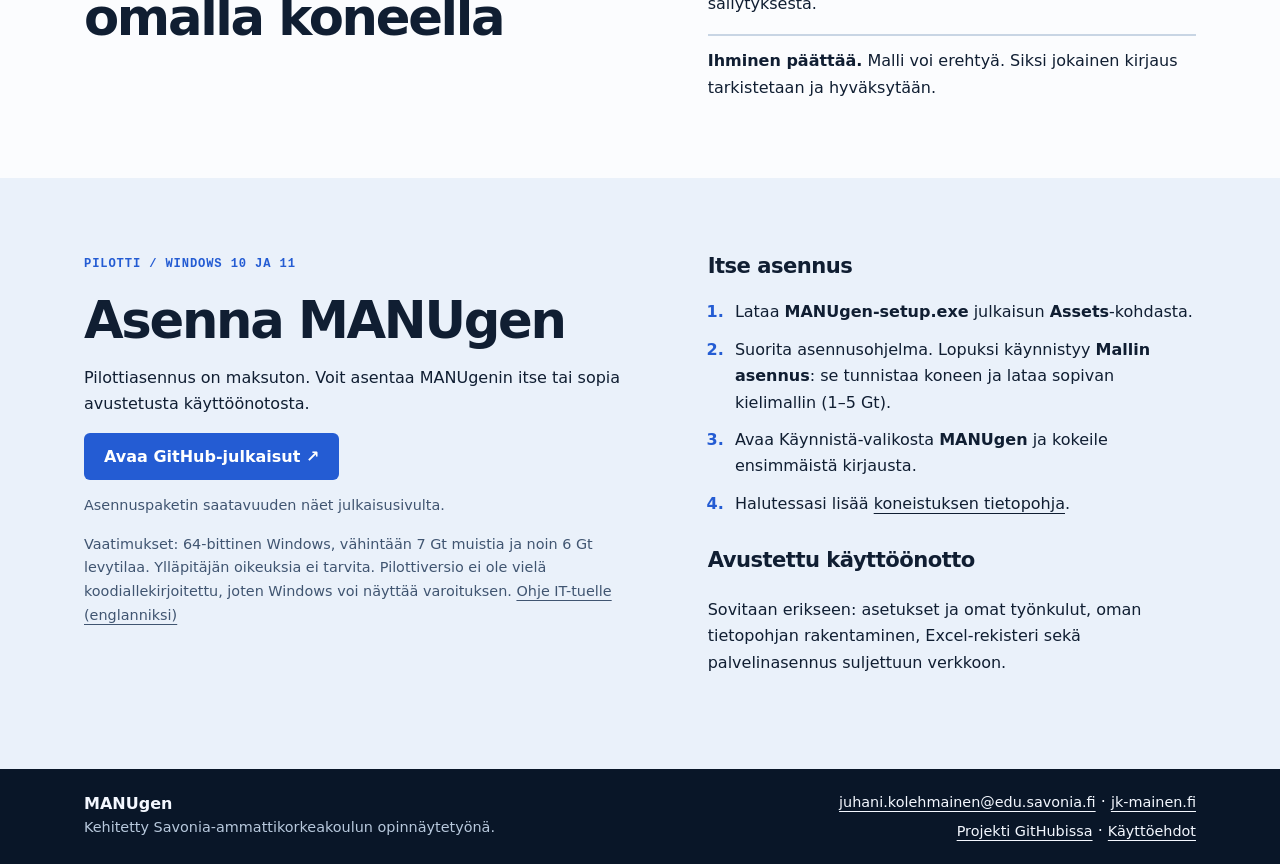
==== commit 978403a7: "readme and pages improved sligthly" ====
--- a/docs/index.html
+++ b/docs/index.html
@@ -23,9 +23,9 @@
 <div class="steps"><article><span>01 / Kirjoita</span><h3>Kerro, mitä tapahtui</h3><p>Kuvaile havainto omin sanoin. Lisää mittaustulos ja työvaihe, jos tiedät ne. Jos jotain olennaista puuttuu, MANUgen kysyy.</p></article>
 <article><span>02 / Tarkista</span><h3>Käy luonnos läpi</h3><p>Vertaa lomakkeen tietoja havaintoosi. Mallin omat ehdotukset on merkitty. Korjaa ja täydennä ennen hyväksyntää.</p></article>
 <article><span>03 / Hyväksy</span><h3>Tallenna kirjaus</h3><p>Hyväksytty kirjaus tallentuu omaksi tiedostokseen. Halutessasi se viedään myös uudeksi riviksi Excel-rekisteriin.</p></article></div>
-<!-- usage-video: add the recording here, for example:
-<video class="demo" src="assets/kirjaus-fi.mp4" poster="assets/kirjaus-fi.jpg" controls muted loop playsinline preload="none" aria-label="Poikkeaman kirjaaminen MANUgenilla"></video>
--->
+
+<video class="demo" src="assets/save_ticket.mp4" poster="assets/save_ticket.jpg" controls muted loop playsinline preload="none" aria-label="Poikkeaman kirjaaminen MANUgenilla"></video>
+
 </section>
 
 <section class="band" id="ominaisuudet"><div class="wrap"><p class="label">Mitä voit tehdä</p><h2>Yksi sovellus, monta käyttötapaa</h2>
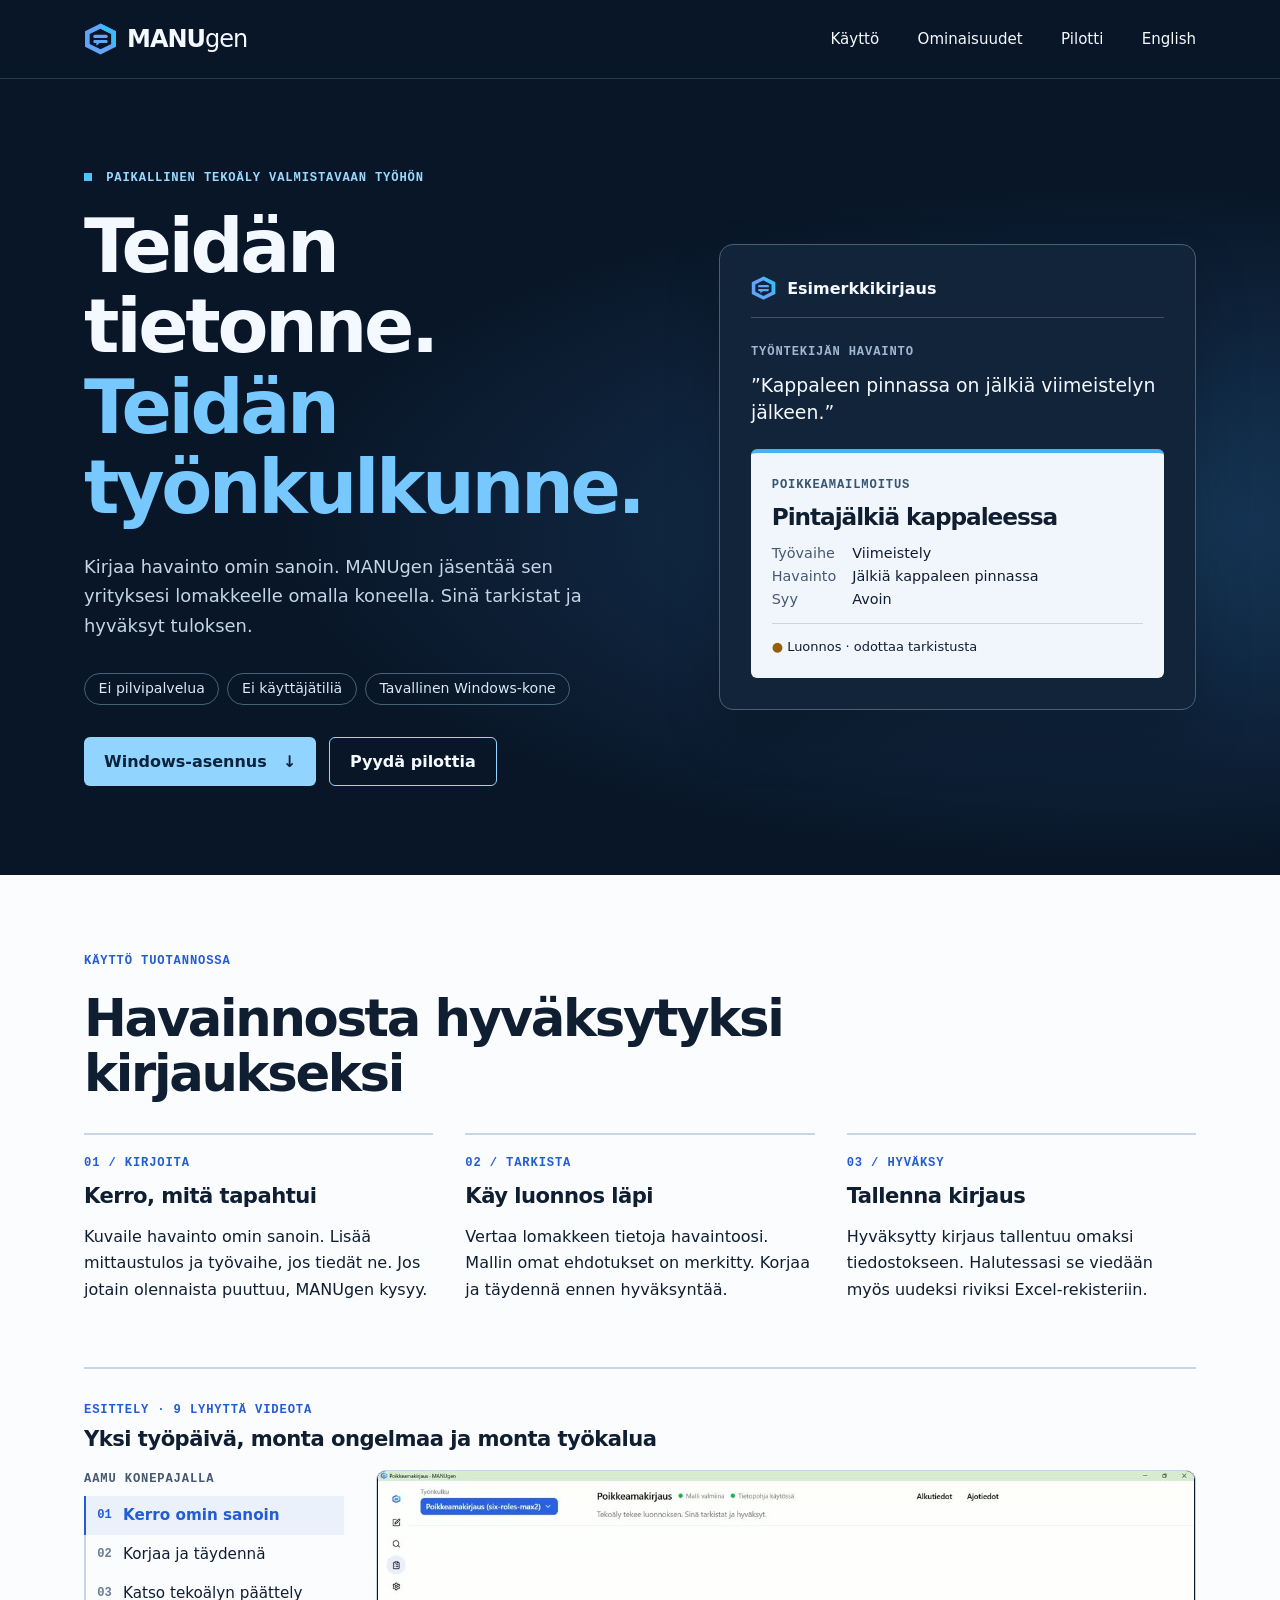
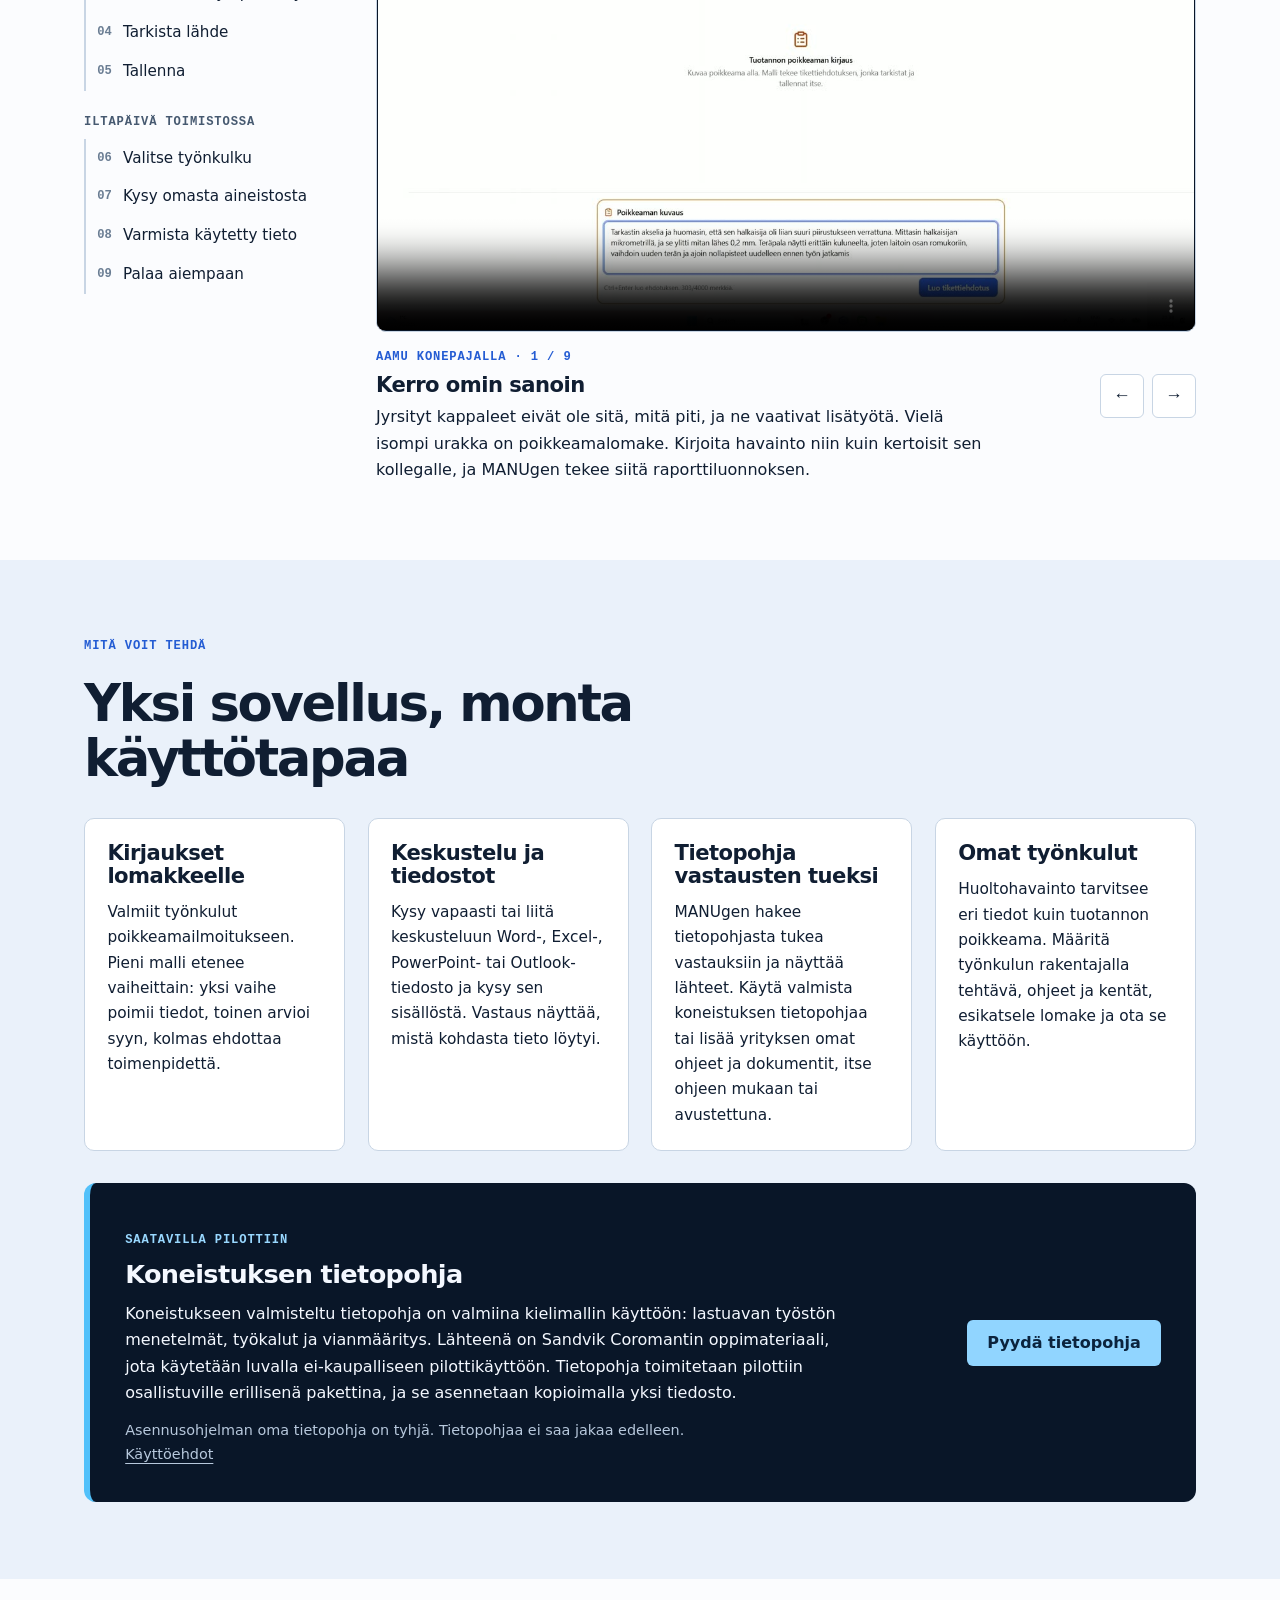
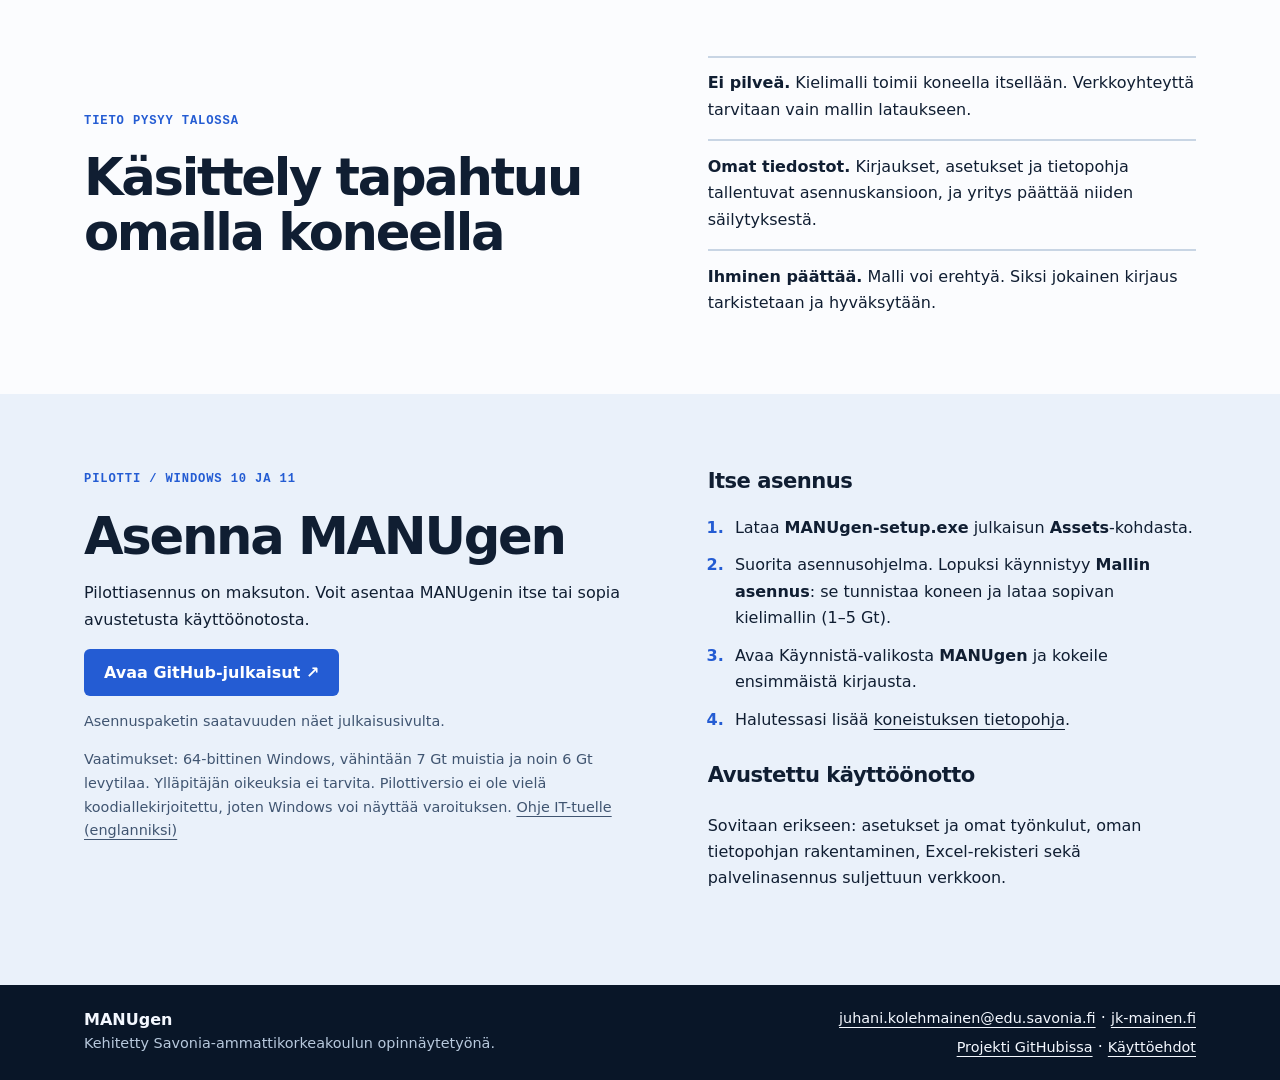
==== commit ce478fcb: "README tour to the pages" ====
--- a/docs/index.html
+++ b/docs/index.html
@@ -5,7 +5,7 @@
 <title>MANUgen · Paikallinen tekoäly valmistavaan työhön</title>
 <meta name="description" content="Kirjaa tuotannon havainto omin sanoin. MANUgen tekee siitä tarkistettavan luonnoksen yrityksen omalla koneella, ilman pilvipalvelua.">
 <link rel="alternate" hreflang="fi" href="https://juhanikol.github.io/manugen/"><link rel="alternate" hreflang="en" href="https://juhanikol.github.io/manugen/en/">
-<link rel="icon" href="assets/brand-symbol.svg"><link rel="stylesheet" href="style.css"><script src="release.js" defer></script>
+<link rel="icon" href="assets/brand-symbol.svg"><link rel="stylesheet" href="style.css"><script src="release.js" defer></script><script src="tour.js" defer></script>
 </head>
 <body><a class="skip" href="#sisalto">Siirry sisältöön</a>
 <header><div class="wrap bar"><a class="wordmark" href="#sisalto"><img src="assets/brand-symbol-dark.svg" alt="">MANU<span>gen</span></a><nav aria-label="Päävalikko"><a href="#kaytto">Käyttö</a><a href="#ominaisuudet">Ominaisuudet</a><a href="#pilotti">Pilotti</a><a href="en/" hreflang="en" lang="en">English</a></nav></div></header>
@@ -24,7 +24,22 @@
 <article><span>02 / Tarkista</span><h3>Käy luonnos läpi</h3><p>Vertaa lomakkeen tietoja havaintoosi. Mallin omat ehdotukset on merkitty. Korjaa ja täydennä ennen hyväksyntää.</p></article>
 <article><span>03 / Hyväksy</span><h3>Tallenna kirjaus</h3><p>Hyväksytty kirjaus tallentuu omaksi tiedostokseen. Halutessasi se viedään myös uudeksi riviksi Excel-rekisteriin.</p></article></div>
 
-<video class="demo" src="assets/save_ticket.mp4" poster="assets/save_ticket.jpg" controls muted loop playsinline preload="none" aria-label="Poikkeaman kirjaaminen MANUgenilla"></video>
+<div class="tour" data-tour data-base="assets/"><div class="tour-head"><p class="label">Esittely · 9 lyhyttä videota</p><h3>Yksi työpäivä, monta ongelmaa ja monta työkalua</h3></div>
+<div class="tour-stage"><video src="assets/start_processing.mp4" poster="assets/start_processing.jpg" controls muted playsinline preload="metadata" aria-label="Kerro omin sanoin"></video>
+<div class="tour-caption" aria-live="polite"><p class="label"><span data-chapter>Aamu konepajalla</span> · <span data-count>1 / 9</span></p><h3 data-title>Kerro omin sanoin</h3><p data-text>Jyrsityt kappaleet eivät ole sitä, mitä piti, ja ne vaativat lisätyötä. Vielä isompi urakka on poikkeamalomake. Kirjoita havainto niin kuin kertoisit sen kollegalle, ja MANUgen tekee siitä raporttiluonnoksen.</p>
+<div class="tour-nav"><button type="button" data-prev aria-label="Edellinen video">←</button><button type="button" data-next aria-label="Seuraava video">→</button></div></div></div>
+<nav class="tour-list" aria-label="Esittelyn vaiheet"><p class="tour-chapter">Aamu konepajalla</p><ol>
+<li><button type="button" data-video="start_processing" data-chapter="Aamu konepajalla" data-title="Kerro omin sanoin" aria-current="step"><span>01</span>Kerro omin sanoin</button><p hidden>Jyrsityt kappaleet eivät ole sitä, mitä piti, ja ne vaativat lisätyötä. Vielä isompi urakka on poikkeamalomake. Kirjoita havainto niin kuin kertoisit sen kollegalle, ja MANUgen tekee siitä raporttiluonnoksen.</p></li>
+<li><button type="button" data-video="change_value" data-chapter="Aamu konepajalla" data-title="Korjaa ja täydennä"><span>02</span>Korjaa ja täydennä</button><p hidden>Unohtuiko jotain olennaista? Muuta tai täydennä kenttien arvoja suoraan lomakkeella.</p></li>
+<li><button type="button" data-video="review_AI_notes" data-chapter="Aamu konepajalla" data-title="Katso tekoälyn päättely"><span>03</span>Katso tekoälyn päättely</button><p hidden>Näet, mitä tekoäly ehdottaa ratkaisuksi ja mitä se päätteli kuvauksestasi.</p></li>
+<li><button type="button" data-video="used_citations" data-chapter="Aamu konepajalla" data-title="Tarkista lähde"><span>04</span>Tarkista lähde</button><p hidden>Etkö ole varma ehdotetusta ratkaisusta? Avaa lähde, johon ehdotus perustuu.</p></li>
+<li><button type="button" data-video="save_ticket" data-chapter="Aamu konepajalla" data-title="Tallenna"><span>05</span>Tallenna</button><p hidden>Kaikki näyttää hyvältä, eikä kenttiä tarvitse muuttaa. Tallenna, ja toimistossa luetaan valmis raportti. Kenenkään ei tarvitse kävellä selittämään.</p></li>
+</ol><p class="tour-chapter">Iltapäivä toimistossa</p><ol start="6">
+<li><button type="button" data-video="choose_workflow" data-chapter="Iltapäivä toimistossa" data-title="Toinen tehtävä, toinen työnkulku"><span>06</span>Valitse työnkulku</button><p hidden>Kuun lopussa käsin kirjoitetut lähetyslistat pitää syöttää järjestelmään, koska esihenkilö tarvitsee ne. Toinen tehtävä, toinen työnkulku: valitse vain, kumpaa käytät.</p></li>
+<li><button type="button" data-video="use_knowledge_for_answers" data-chapter="Iltapäivä toimistossa" data-title="Kysy omasta aineistosta"><span>07</span>Kysy omasta aineistosta</button><p hidden>Kaikesta ei voi tehdä työnkulkua, mutta yrityksen ohjeet ja alan erikoistieto ovat tietopohjassa, myös luottamukselliset ohjeet. MANUgen toimii vaikka suljetussa verkossa ilman internetiä.</p></li>
+<li><button type="button" data-video="review_used_citations" data-chapter="Iltapäivä toimistossa" data-title="Varmista käytetty tieto"><span>08</span>Varmista käytetty tieto</button><p hidden>Tarkista vielä, mihin lähteisiin vastaus perustuu.</p></li>
+<li><button type="button" data-video="familiar_tools" data-chapter="Iltapäivä toimistossa" data-title="Palaa aiempaan"><span>09</span>Palaa aiempaan</button><p hidden>Joskus tehtyyn pitää palata. MANUgen tuntuu jo tutulta: kaikki on siellä, missä odotatkin.</p></li>
+</ol></nav></div>
 
 </section>
 
--- a/docs/style.css
+++ b/docs/style.css
@@ -4,3 +4,6 @@
 @media(max-width:1000px){.cards{grid-template-columns:repeat(2,1fr)}}
 @media(max-width:760px){.intro,.split,.steps,.cards{grid-template-columns:1fr}address{text-align:left}.callout{flex-direction:column;align-items:flex-start}footer .bar{flex-direction:column;align-items:flex-start}.steps{gap:1rem}.bar{min-height:64px}.intro{gap:2rem}.sample{max-width:540px}.steps p{margin-bottom:0}}
 @media(max-width:400px){header .bar{flex-wrap:wrap;padding-block:.85rem}footer .bar{flex-wrap:wrap;padding-block:1rem}}
+.tour{display:grid;grid-template-columns:260px minmax(0,1fr);grid-template-areas:"head head" "list stage";gap:1.2rem 2rem;margin-top:3rem;padding-top:2rem;border-top:2px solid var(--line)}.tour-head{grid-area:head}.tour-head .label{margin-bottom:.5rem}.tour-stage{grid-area:stage;min-width:0}.tour video{display:block;width:100%;aspect-ratio:16/9;border-radius:10px;border:1px solid var(--line);background:var(--navy)}.tour-caption{display:grid;grid-template-columns:1fr auto;column-gap:1rem;padding-top:1rem}.tour-caption .label{grid-column:1/-1;margin-bottom:.4rem}.tour-caption p[data-text]{margin:.5rem 0 0;grid-column:1}.tour-nav{grid-column:2;grid-row:2/4;display:flex;gap:.5rem;align-self:start}.tour-nav button{width:44px;height:44px;border:1px solid var(--line);border-radius:6px;background:white;color:var(--ink);font-size:1.1rem;cursor:pointer}.tour-nav button:hover{border-color:var(--blue);color:var(--blue)}.tour-list{grid-area:list;display:block;min-width:0}.tour-chapter{font:650 .76rem/1.6 ui-monospace,Consolas,monospace;letter-spacing:.07em;text-transform:uppercase;color:#465970;margin:0 0 .4rem}.tour-list ol{list-style:none;padding:0;margin:0 0 1.4rem}.tour-list button{display:flex;gap:.7rem;width:100%;text-align:left;padding:.55rem .7rem;border:0;border-left:2px solid var(--line);background:none;color:var(--ink);font:inherit;font-size:.95rem;line-height:1.35;cursor:pointer}.tour-list button span{font:650 .76rem/1.75 ui-monospace,Consolas,monospace;color:#6a7d93}.tour-list button:hover{background:#eef3fa}.tour-list button[aria-current]{border-left-color:var(--blue);background:#eaf1fa;color:var(--blue);font-weight:650}.tour-list button[aria-current] span{color:var(--blue)}.tour button:focus-visible{outline:3px solid #e08b16;outline-offset:2px}
+@media(max-width:860px){.tour{grid-template-columns:1fr;grid-template-areas:"head" "stage" "list"}.tour-list{display:grid;grid-template-columns:1fr 1fr;column-gap:1rem}.tour-list ol{margin-bottom:0}.tour-chapter{grid-row:1}.tour-list button{padding:.45rem .5rem;font-size:.88rem}}
+@media(max-width:480px){.tour-list{grid-template-columns:1fr}.tour-chapter{grid-row:auto;margin-top:.8rem}}
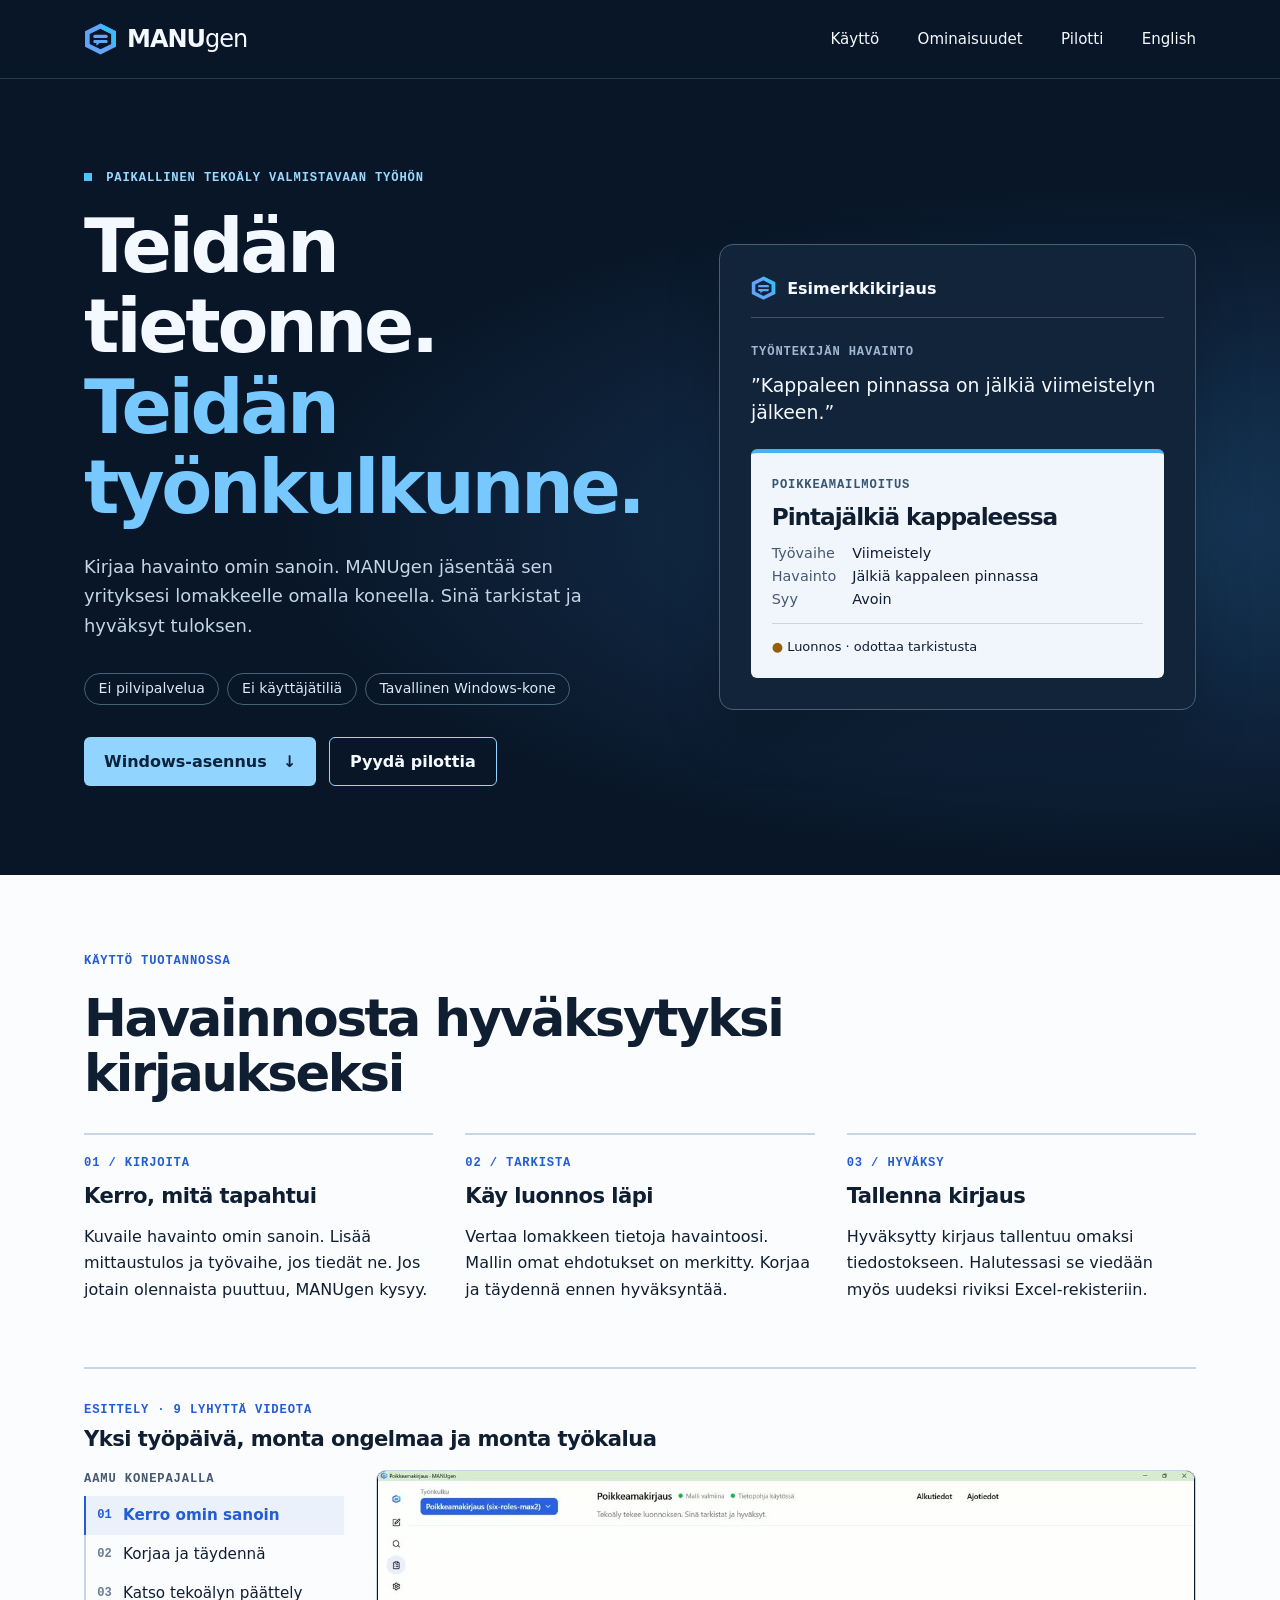
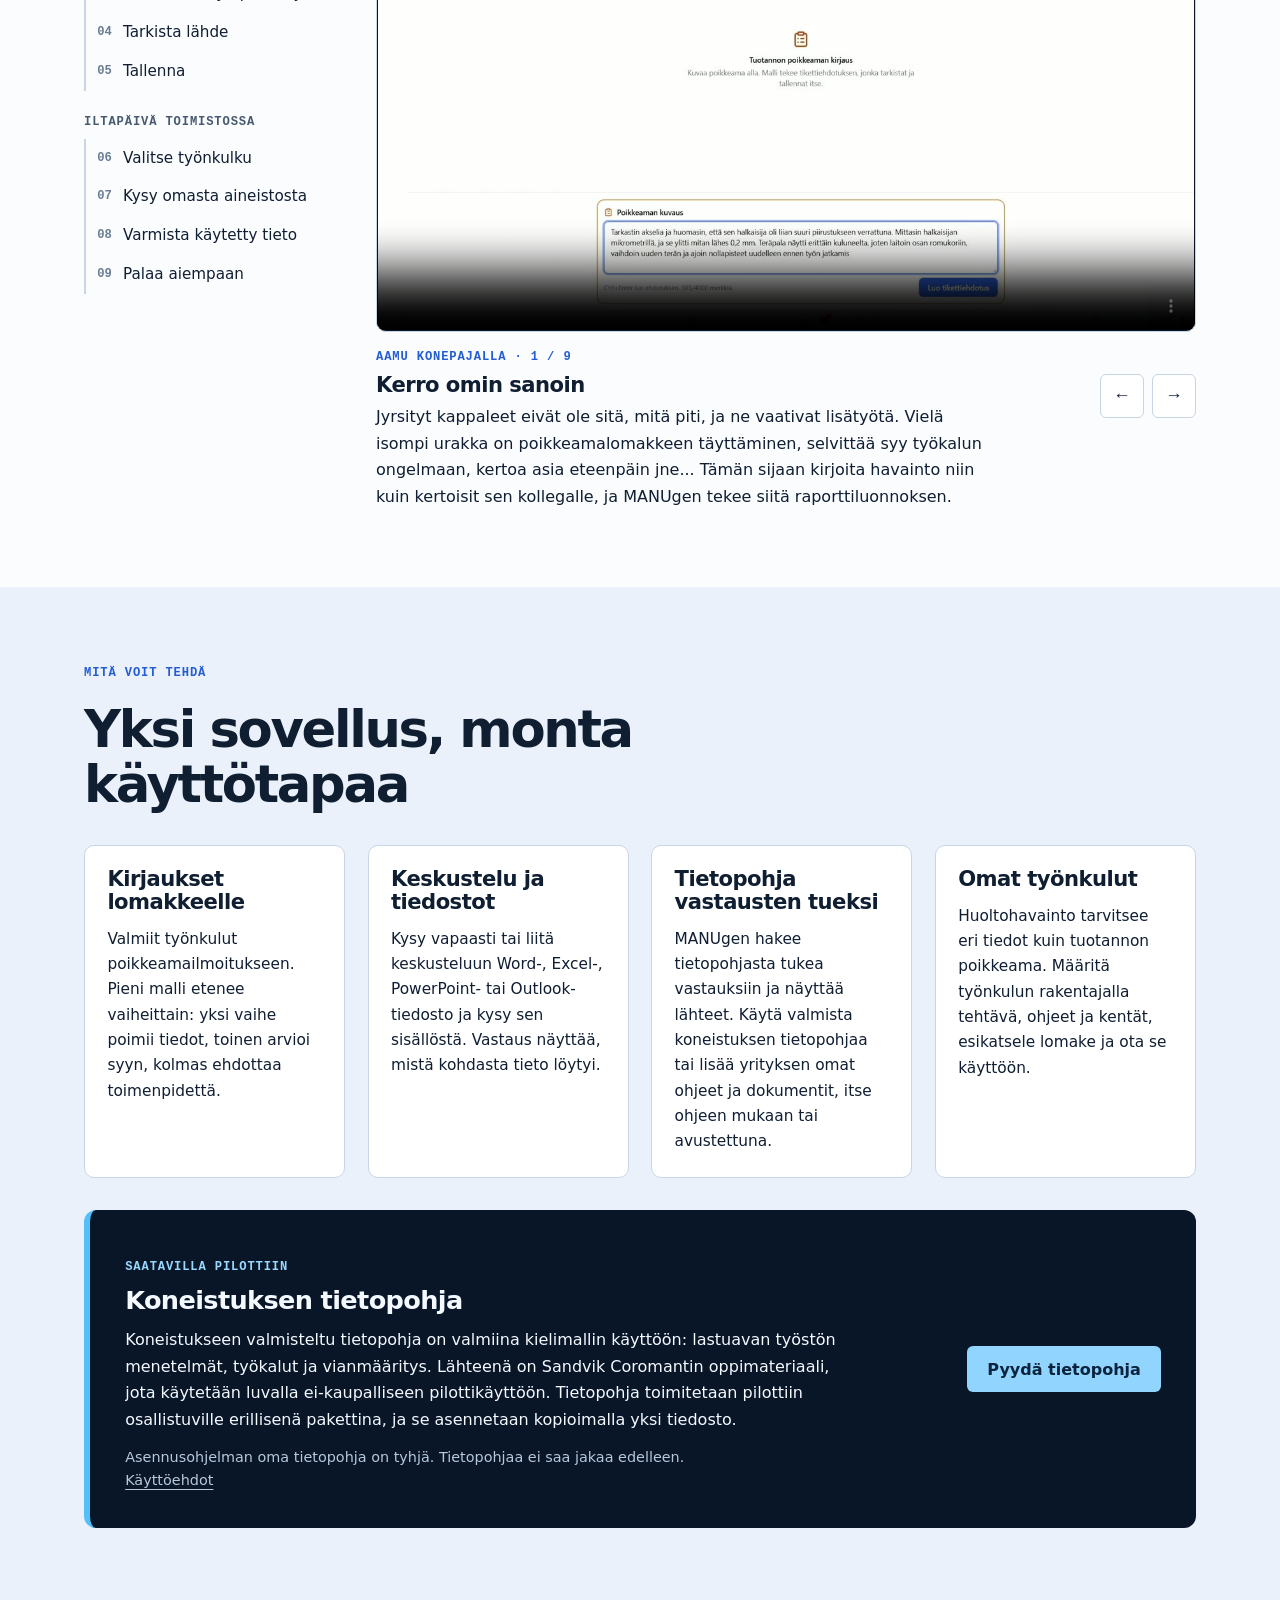
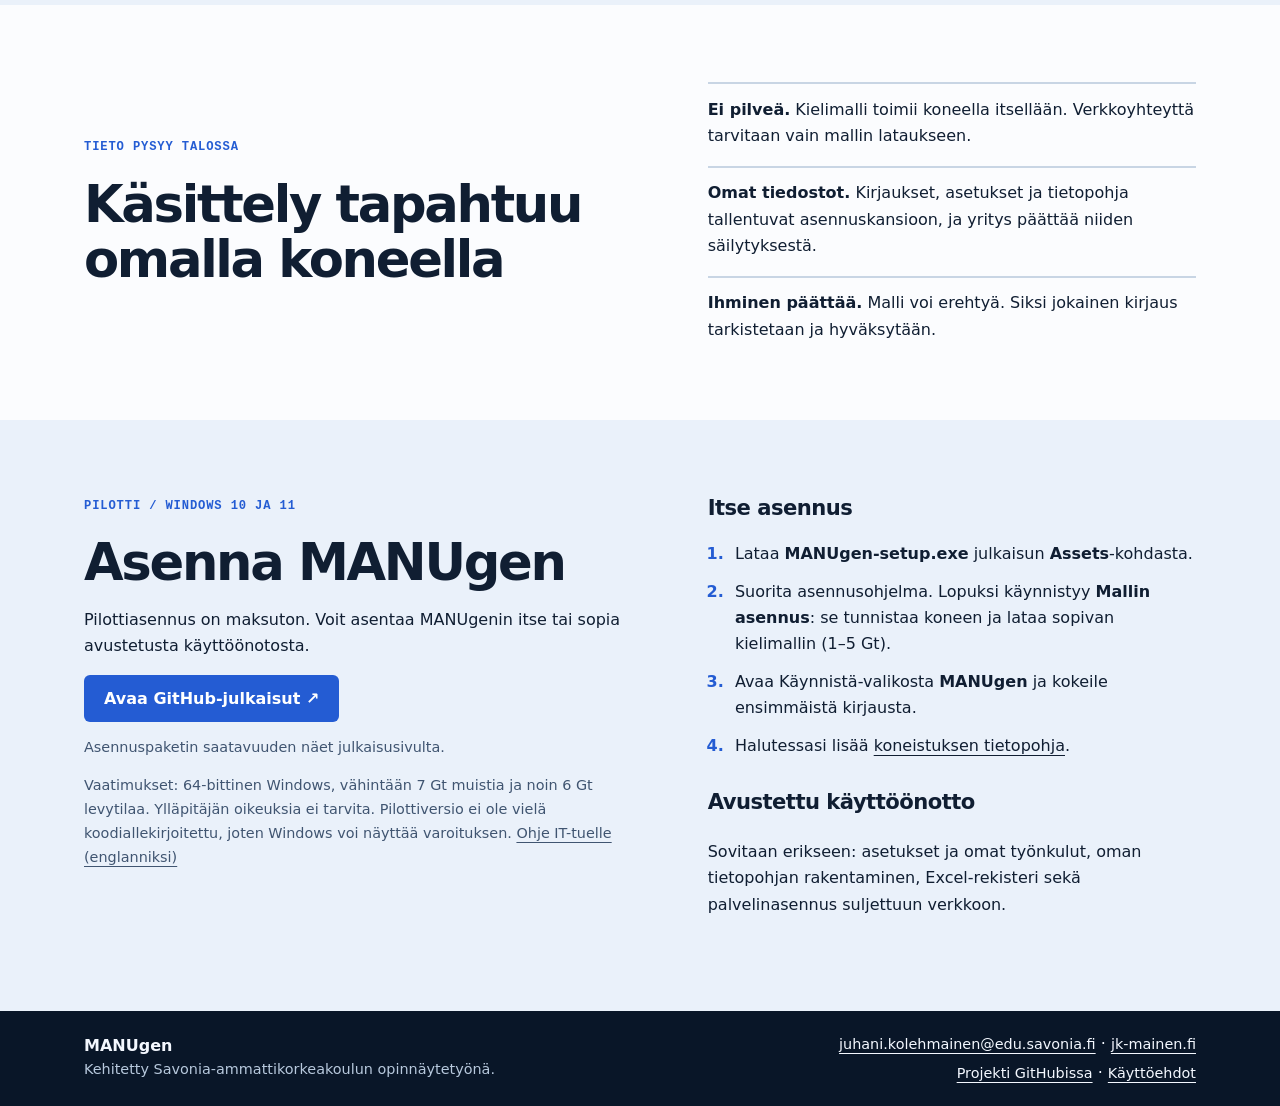
==== commit 165f3810: "explanations refined" ====
--- a/docs/index.html
+++ b/docs/index.html
@@ -26,19 +26,19 @@
 
 <div class="tour" data-tour data-base="assets/"><div class="tour-head"><p class="label">Esittely · 9 lyhyttä videota</p><h3>Yksi työpäivä, monta ongelmaa ja monta työkalua</h3></div>
 <div class="tour-stage"><video src="assets/start_processing.mp4" poster="assets/start_processing.jpg" controls muted playsinline preload="metadata" aria-label="Kerro omin sanoin"></video>
-<div class="tour-caption" aria-live="polite"><p class="label"><span data-chapter>Aamu konepajalla</span> · <span data-count>1 / 9</span></p><h3 data-title>Kerro omin sanoin</h3><p data-text>Jyrsityt kappaleet eivät ole sitä, mitä piti, ja ne vaativat lisätyötä. Vielä isompi urakka on poikkeamalomake. Kirjoita havainto niin kuin kertoisit sen kollegalle, ja MANUgen tekee siitä raporttiluonnoksen.</p>
+<div class="tour-caption" aria-live="polite"><p class="label"><span data-chapter>Aamu konepajalla</span> · <span data-count>1 / 9</span></p><h3 data-title>Kerro omin sanoin</h3><p data-text>Jyrsityt kappaleet eivät ole sitä, mitä piti, ja ne vaativat lisätyötä. Vielä isompi urakka on poikkeamalomakkeen täyttäminen, selvittää syy työkalun ongelmaan, kertoa asia eteenpäin jne... Tämän sijaan kirjoita havainto niin kuin kertoisit sen kollegalle, ja MANUgen tekee siitä raporttiluonnoksen.</p>
 <div class="tour-nav"><button type="button" data-prev aria-label="Edellinen video">←</button><button type="button" data-next aria-label="Seuraava video">→</button></div></div></div>
 <nav class="tour-list" aria-label="Esittelyn vaiheet"><p class="tour-chapter">Aamu konepajalla</p><ol>
-<li><button type="button" data-video="start_processing" data-chapter="Aamu konepajalla" data-title="Kerro omin sanoin" aria-current="step"><span>01</span>Kerro omin sanoin</button><p hidden>Jyrsityt kappaleet eivät ole sitä, mitä piti, ja ne vaativat lisätyötä. Vielä isompi urakka on poikkeamalomake. Kirjoita havainto niin kuin kertoisit sen kollegalle, ja MANUgen tekee siitä raporttiluonnoksen.</p></li>
-<li><button type="button" data-video="change_value" data-chapter="Aamu konepajalla" data-title="Korjaa ja täydennä"><span>02</span>Korjaa ja täydennä</button><p hidden>Unohtuiko jotain olennaista? Muuta tai täydennä kenttien arvoja suoraan lomakkeella.</p></li>
-<li><button type="button" data-video="review_AI_notes" data-chapter="Aamu konepajalla" data-title="Katso tekoälyn päättely"><span>03</span>Katso tekoälyn päättely</button><p hidden>Näet, mitä tekoäly ehdottaa ratkaisuksi ja mitä se päätteli kuvauksestasi.</p></li>
+<li><button type="button" data-video="start_processing" data-chapter="Aamu konepajalla" data-title="Kerro omin sanoin" aria-current="step"><span>01</span>Kerro omin sanoin</button><p hidden>Jyrsityt kappaleet eivät ole sitä, mitä piti, ja ne vaativat lisätyötä. Vielä isompi urakka on poikkeamalomakkeen täyttäminen, selvittää syy työkalun ongelmaan, kertoa asia eteenpäin jne... Tämän sijaan kirjoita havainto niin kuin kertoisit sen kollegalle, ja MANUgen tekee siitä raporttiluonnoksen.</p></li>
+<li><button type="button" data-video="change_value" data-chapter="Aamu konepajalla" data-title="Korjaa ja täydennä"><span>02</span>Korjaa ja täydennä</button><p hidden>Unohditko kirjoittaa jotain olennaista saneluusi? Muuta tai täydennä kenttien arvoja suoraan lomakkeella.</p></li>
+<li><button type="button" data-video="review_AI_notes" data-chapter="Aamu konepajalla" data-title="Katso tekoälyn päättely"><span>03</span>Katso tekoälyn päättely</button><p hidden>Näet, mitä tekoäly ehdottaa ratkaisuksi ja mitä se päätteli kuvauksestasi. Jos olit syöttänyt tietolähteen MANUgen-sovellukselle, se voi tehdä valmiita ehdotuksia niiden mukaan.</p></li>
 <li><button type="button" data-video="used_citations" data-chapter="Aamu konepajalla" data-title="Tarkista lähde"><span>04</span>Tarkista lähde</button><p hidden>Etkö ole varma ehdotetusta ratkaisusta? Avaa lähde, johon ehdotus perustuu.</p></li>
-<li><button type="button" data-video="save_ticket" data-chapter="Aamu konepajalla" data-title="Tallenna"><span>05</span>Tallenna</button><p hidden>Kaikki näyttää hyvältä, eikä kenttiä tarvitse muuttaa. Tallenna, ja toimistossa luetaan valmis raportti. Kenenkään ei tarvitse kävellä selittämään.</p></li>
+<li><button type="button" data-video="save_ticket" data-chapter="Aamu konepajalla" data-title="Tallenna"><span>05</span>Tallenna</button><p hidden>Näyttääkö kaikki hyvältä, eikä kenttiä tarvitse muuttaa? Tallenna, ja toimistossa luetaan valmis raportti. Kenenkään ei tarvitse kävellä selittämään.</p></li>
 </ol><p class="tour-chapter">Iltapäivä toimistossa</p><ol start="6">
 <li><button type="button" data-video="choose_workflow" data-chapter="Iltapäivä toimistossa" data-title="Toinen tehtävä, toinen työnkulku"><span>06</span>Valitse työnkulku</button><p hidden>Kuun lopussa käsin kirjoitetut lähetyslistat pitää syöttää järjestelmään, koska esihenkilö tarvitsee ne. Toinen tehtävä, toinen työnkulku: valitse vain, kumpaa käytät.</p></li>
 <li><button type="button" data-video="use_knowledge_for_answers" data-chapter="Iltapäivä toimistossa" data-title="Kysy omasta aineistosta"><span>07</span>Kysy omasta aineistosta</button><p hidden>Kaikesta ei voi tehdä työnkulkua, mutta yrityksen ohjeet ja alan erikoistieto ovat tietopohjassa, myös luottamukselliset ohjeet. MANUgen toimii vaikka suljetussa verkossa ilman internetiä.</p></li>
-<li><button type="button" data-video="review_used_citations" data-chapter="Iltapäivä toimistossa" data-title="Varmista käytetty tieto"><span>08</span>Varmista käytetty tieto</button><p hidden>Tarkista vielä, mihin lähteisiin vastaus perustuu.</p></li>
-<li><button type="button" data-video="familiar_tools" data-chapter="Iltapäivä toimistossa" data-title="Palaa aiempaan"><span>09</span>Palaa aiempaan</button><p hidden>Joskus tehtyyn pitää palata. MANUgen tuntuu jo tutulta: kaikki on siellä, missä odotatkin.</p></li>
+<li><button type="button" data-video="review_used_citations" data-chapter="Iltapäivä toimistossa" data-title="Varmista käytetty tieto"><span>08</span>Varmista käytetty tieto</button><p hidden>Kun kysyit chatissa apua, voit tarkistaa sieltäkin, mihin lähteisiin vastaus perustuu.</p></li>
+<li><button type="button" data-video="familiar_tools" data-chapter="Iltapäivä toimistossa" data-title="Palaa aiempaan"><span>09</span>Palaa aiempaan</button><p hidden>Toisinaan sinun on palattava asioihin, mitä olet tehnyt. Onneksi MANUgen tuntuu jo tutulta. Toiminnot ovat tutuilla paikoillaan.</p></li>
 </ol></nav></div>
 
 </section>
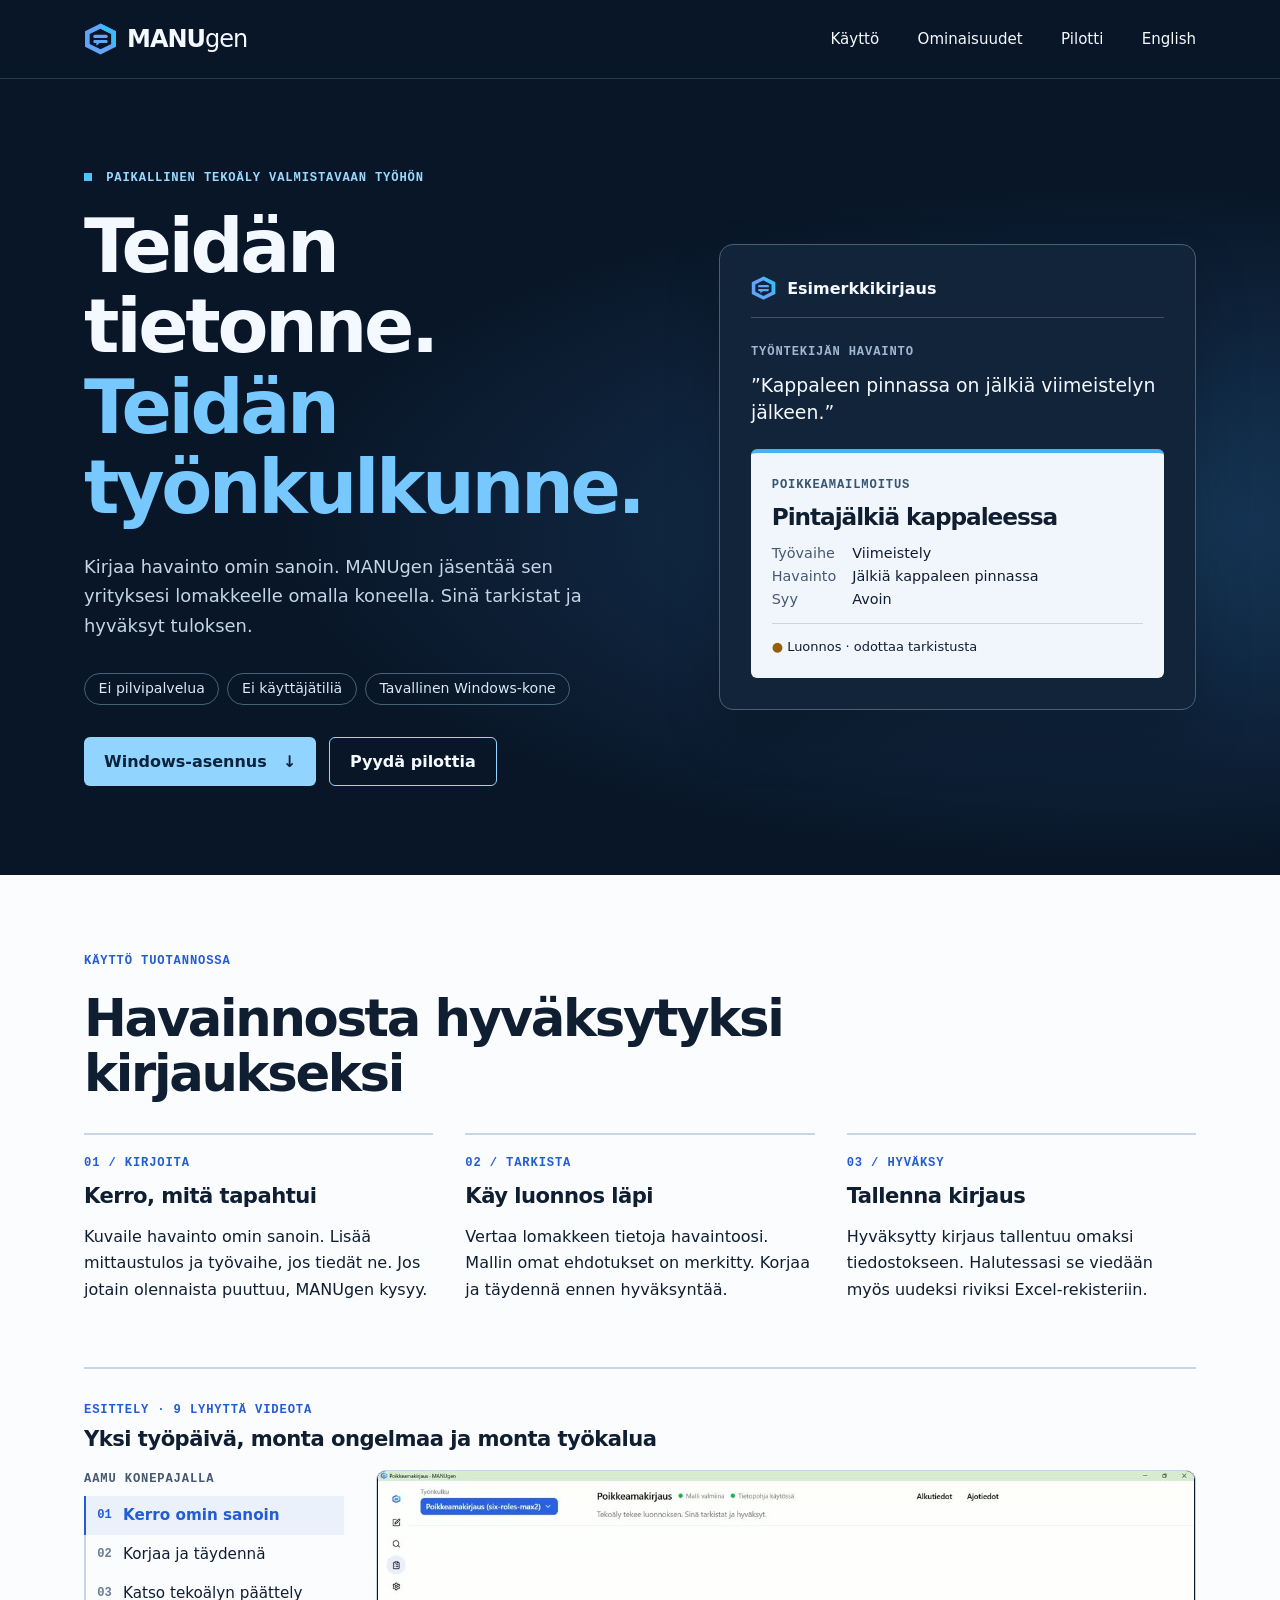
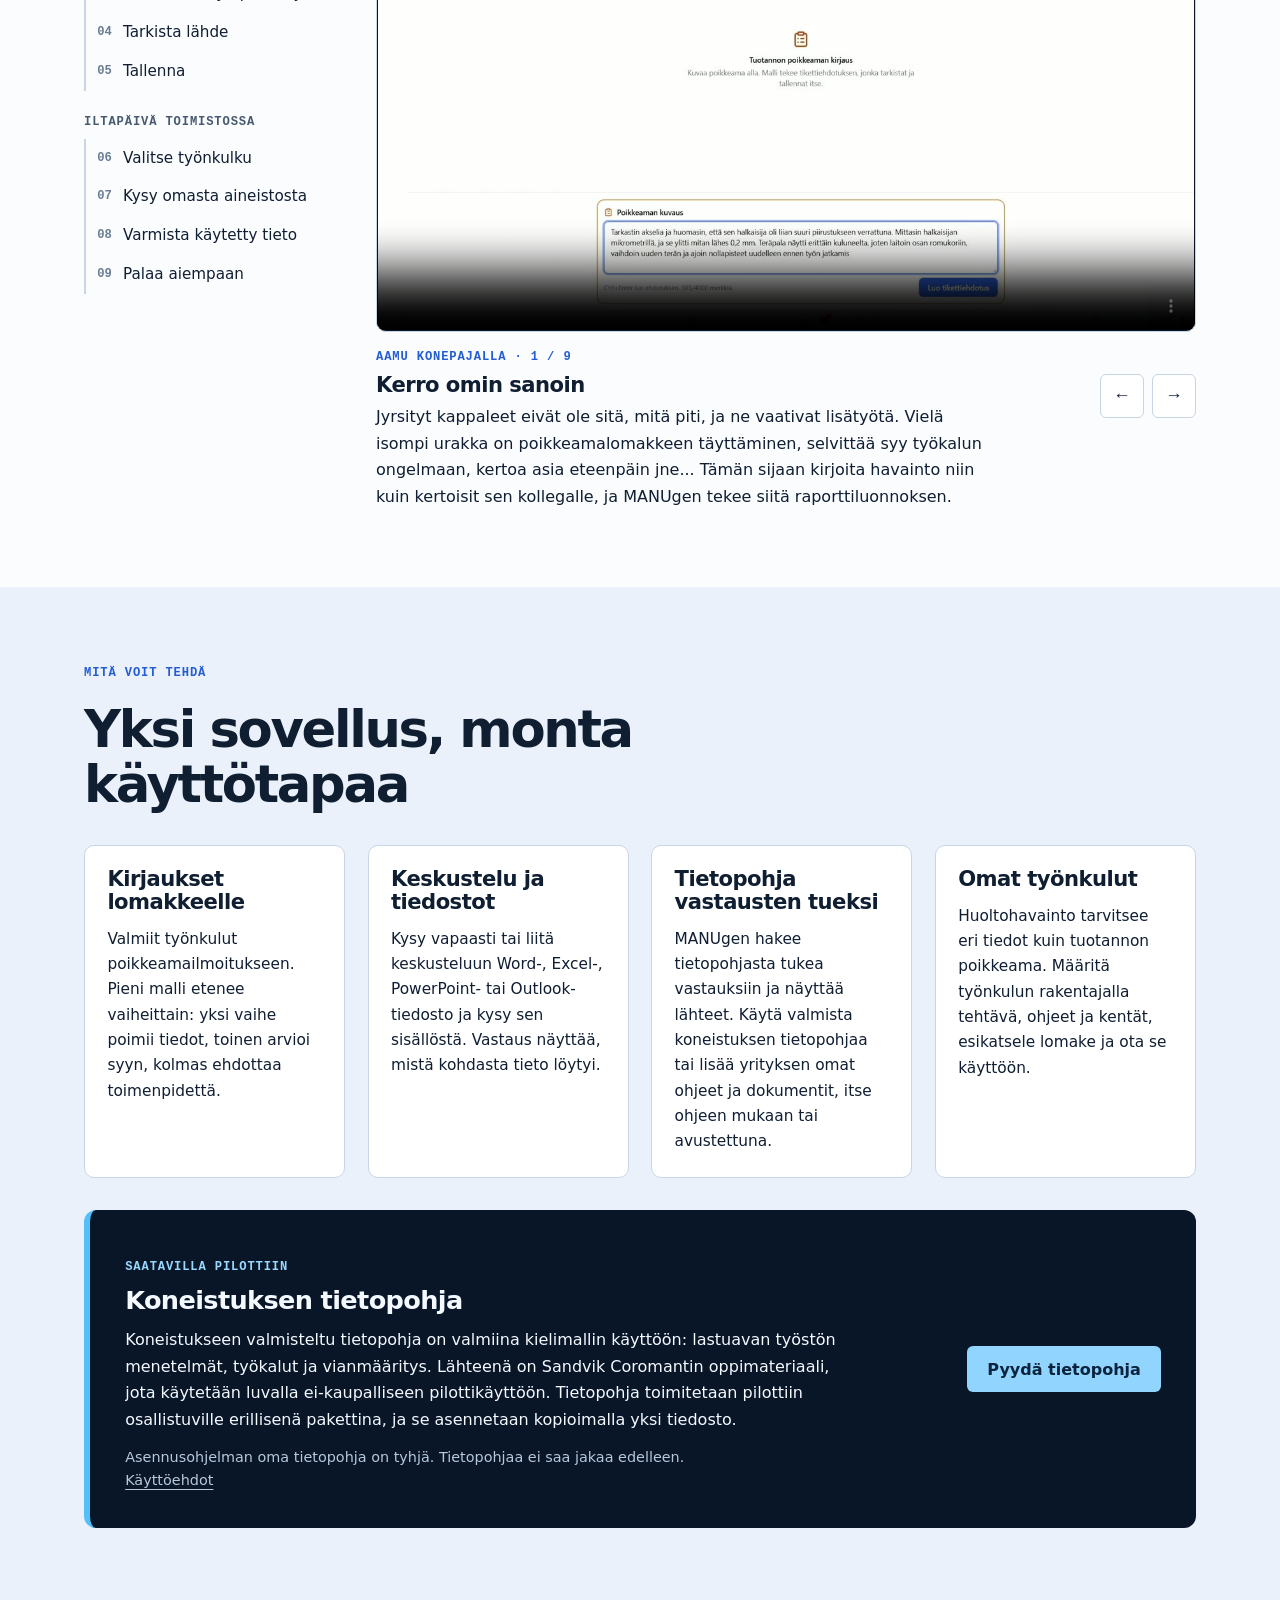
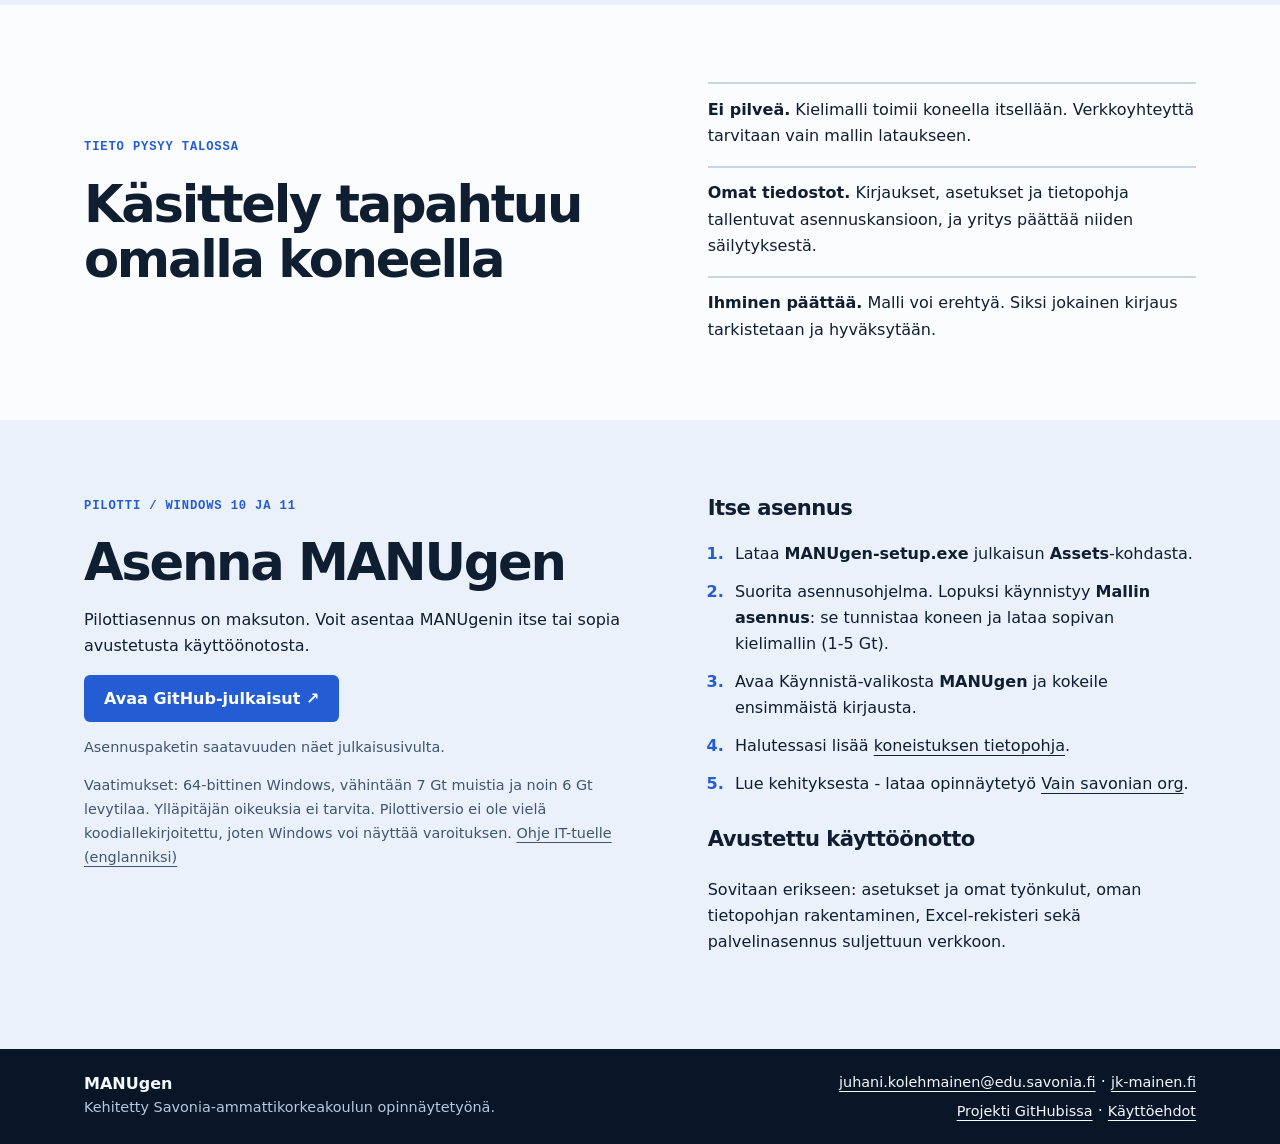
==== commit ffa6b8a1: "link for thesis added" ====
--- a/docs/index.html
+++ b/docs/index.html
@@ -1,5 +1,10 @@
 <!doctype html>
 <html lang="fi">
+<meta property="og:type" content="website">
+<meta property="og:url" content="https://juhanikol.github.io/manugen/">
+<meta property="og:title" content="MANUgen - paikallinen tekoäly valmistavaan työhön">
+<meta property="og:description" content="Kirjaa tuotannon havainto omin sanoin. MANUgen tekee siitä luonnoksen ja hakee tueksi tietoa yrityksen omista ohjeista.">
+<meta property="og:image" content="https://juhanikol.github.io/manugen/assets/use_knowledge_for_answers.jpg">
 <head>
 <meta charset="utf-8"><meta name="viewport" content="width=device-width,initial-scale=1">
 <title>MANUgen · Paikallinen tekoäly valmistavaan työhön</title>
@@ -61,7 +66,7 @@
 <section class="band" id="pilotti"><div class="wrap split install"><div id="asennus"><p class="label">Pilotti / Windows 10 ja 11</p><h2>Asenna MANUgen</h2><p>Pilottiasennus on maksuton. Voit asentaa MANUgenin itse tai sopia avustetusta käyttöönotosta.</p>
 <a class="button" id="release" href="https://github.com/juhanikol/manugen/releases">Avaa GitHub-julkaisut ↗</a><p id="availability" role="status">Asennuspaketin saatavuuden näet julkaisusivulta.</p>
 <p class="small">Vaatimukset: 64-bittinen Windows, vähintään 7 Gt muistia ja noin 6 Gt levytilaa. Ylläpitäjän oikeuksia ei tarvita. Pilottiversio ei ole vielä koodiallekirjoitettu, joten Windows voi näyttää varoituksen. <a href="https://github.com/juhanikol/manugen/blob/main/IT-GUIDE.md">Ohje IT-tuelle (englanniksi)</a></p></div>
-<div><h3>Itse asennus</h3><ol><li>Lataa <strong>MANUgen-setup.exe</strong> julkaisun <strong>Assets</strong>-kohdasta.</li><li>Suorita asennusohjelma. Lopuksi käynnistyy <strong>Mallin asennus</strong>: se tunnistaa koneen ja lataa sopivan kielimallin (1–5 Gt).</li><li>Avaa Käynnistä-valikosta <strong>MANUgen</strong> ja kokeile ensimmäistä kirjausta.</li><li>Halutessasi lisää <a href="#tietopohja">koneistuksen tietopohja</a>.</li></ol>
+<div><h3>Itse asennus</h3><ol><li>Lataa <strong>MANUgen-setup.exe</strong> julkaisun <strong>Assets</strong>-kohdasta.</li><li>Suorita asennusohjelma. Lopuksi käynnistyy <strong>Mallin asennus</strong>: se tunnistaa koneen ja lataa sopivan kielimallin (1-5 Gt).</li><li>Avaa Käynnistä-valikosta <strong>MANUgen</strong> ja kokeile ensimmäistä kirjausta.</li><li>Halutessasi lisää <a href="#tietopohja">koneistuksen tietopohja</a>.</li><li>Lue kehityksesta - lataa opinnäytetyö <a href="https://amksavonia-my.sharepoint.com/:b:/g/personal/juhani_kolehmainen_edu_savonia_fi/IQBs-Dg1MTJNQ5JXLsh_cVEcAQg5udNvHgFFghM2Ul1ADwI">Vain savonian org</a>.</li></ol>
 <!-- setup-video: add the recording here, for example:
 <video class="demo" src="assets/asennus-fi.mp4" poster="assets/asennus-fi.jpg" controls muted playsinline preload="none" aria-label="MANUgenin asennus"></video>
 -->
